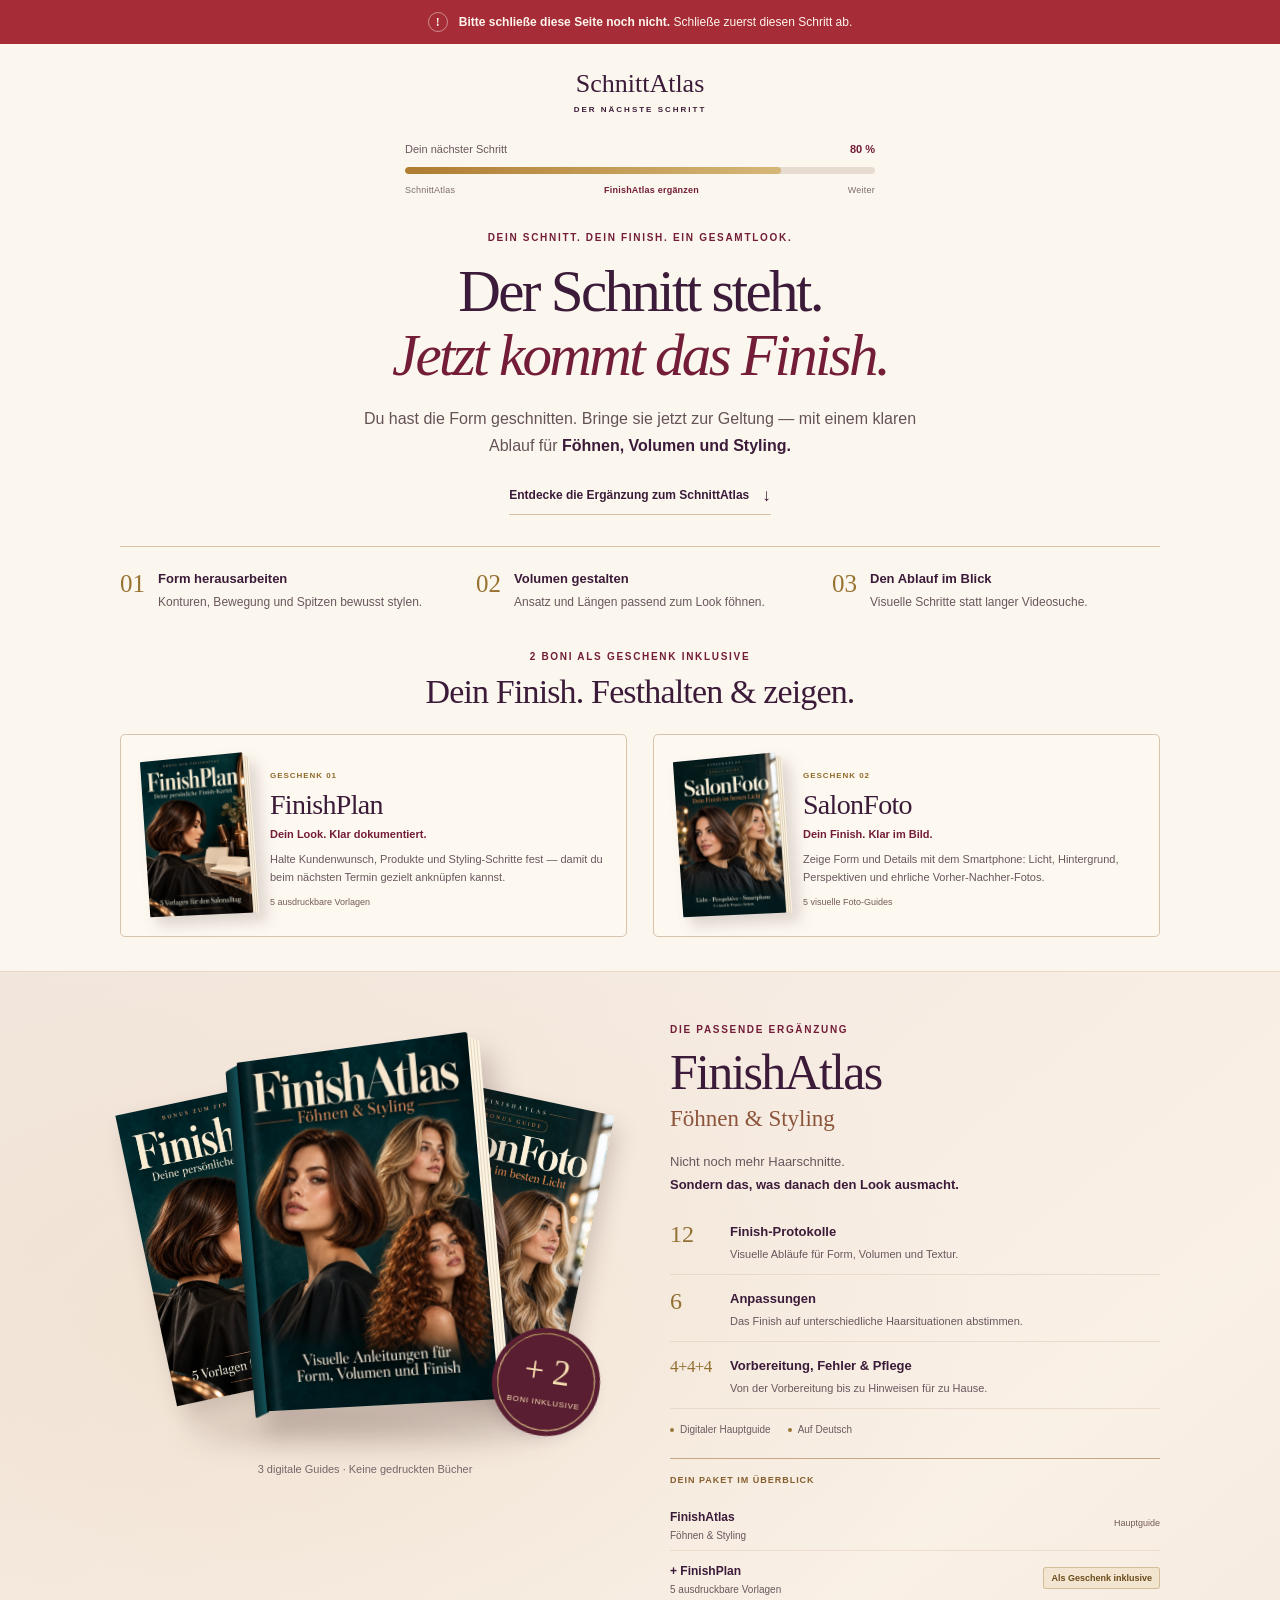
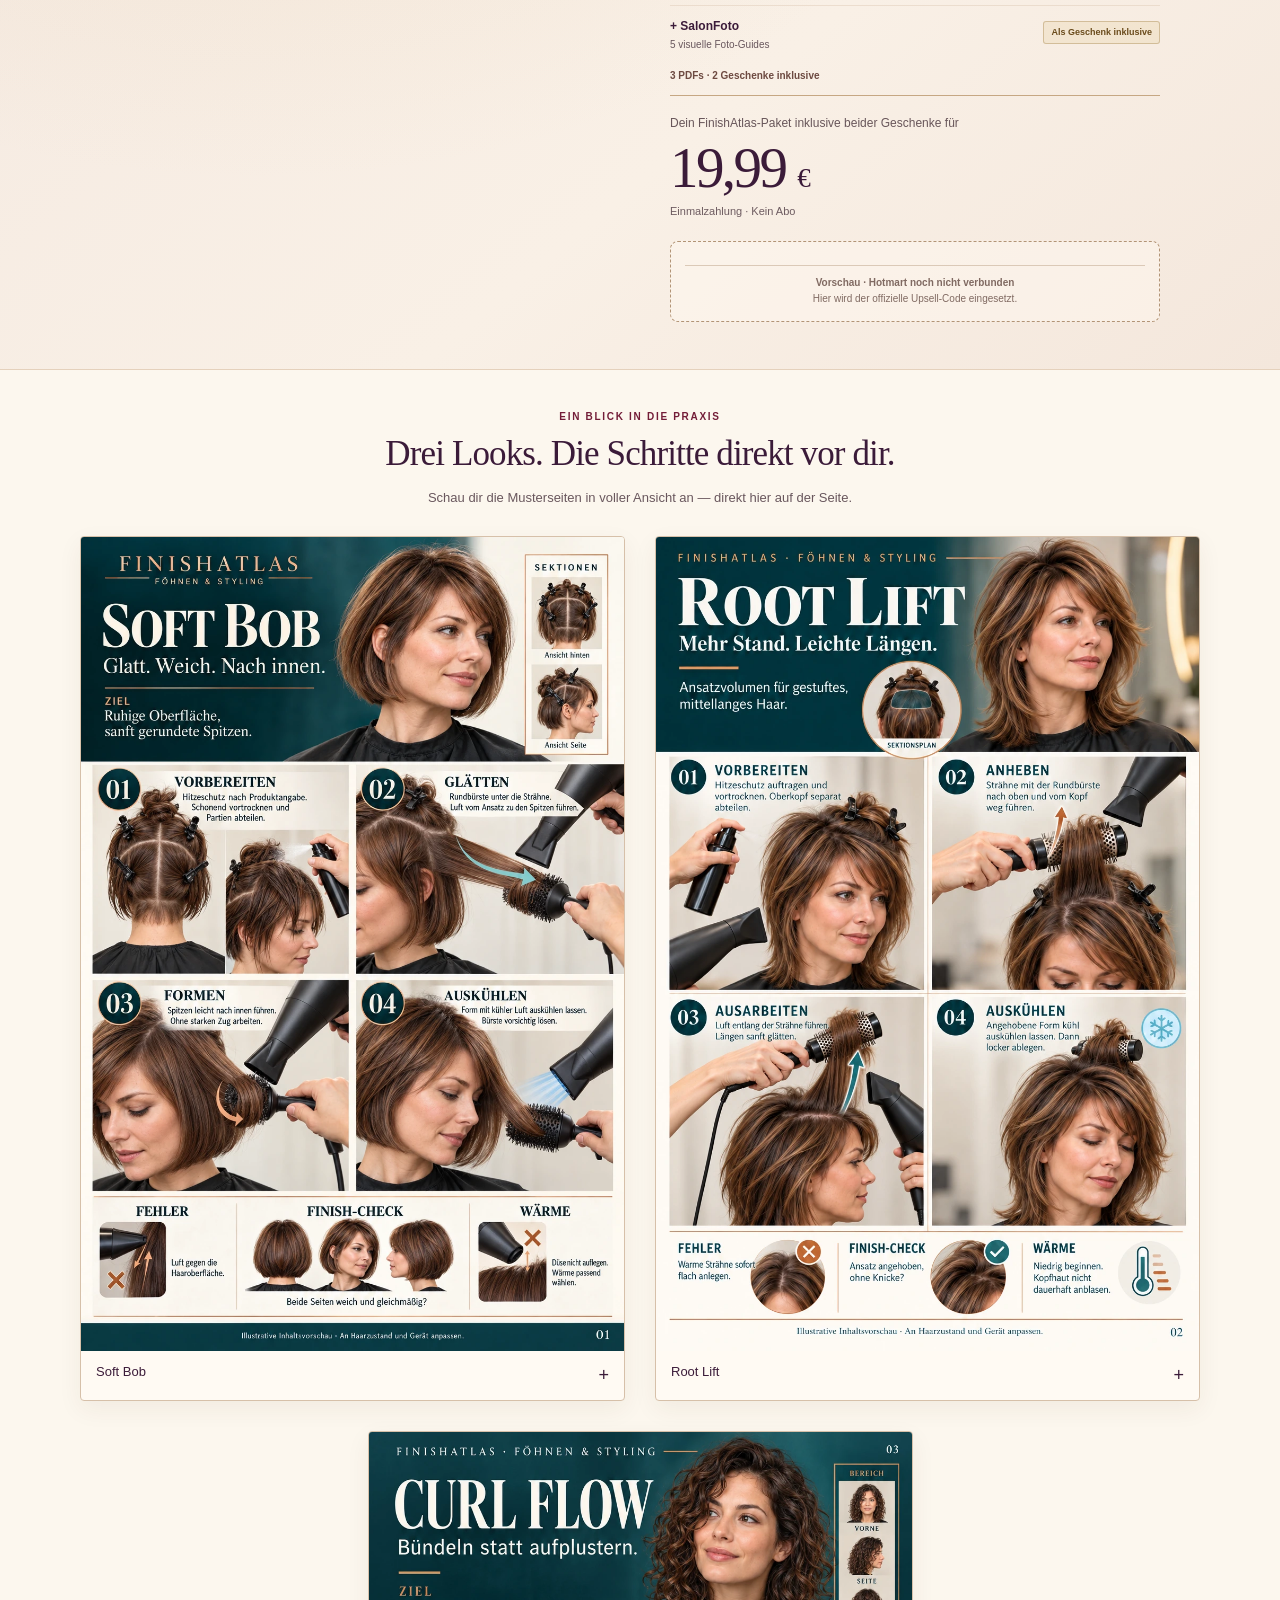
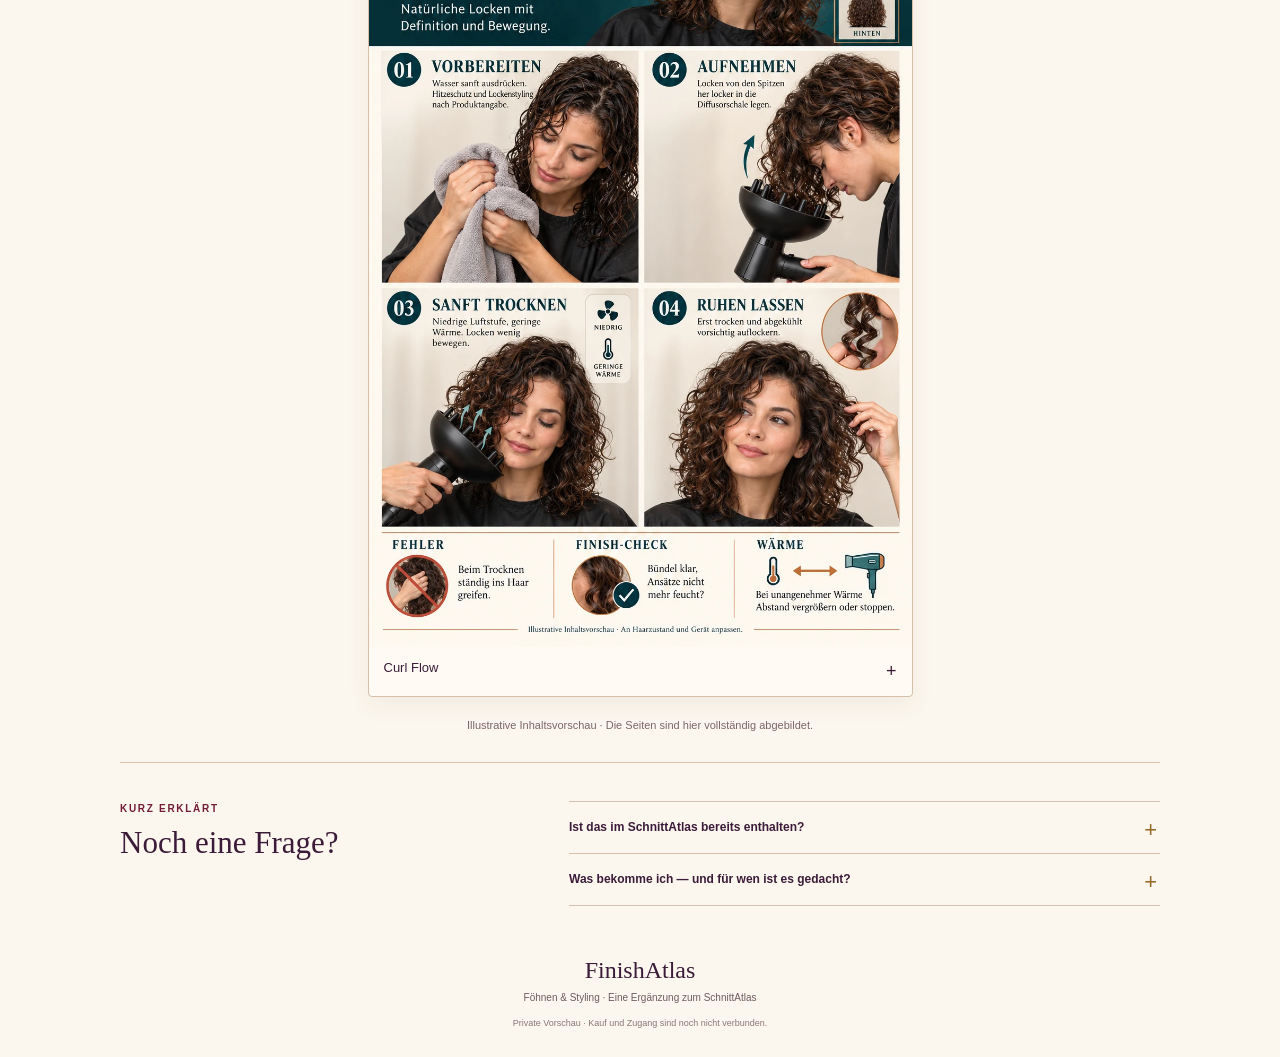
==== inicio/index.html @ c2ace010 "Add files via upload" ====
<!doctype html>
<html lang="de">
<head>
  <meta charset="utf-8">
  <meta name="viewport" content="width=device-width,initial-scale=1">
  <meta name="theme-color" content="#54172b">
  <meta name="robots" content="noindex,nofollow">
  <meta name="description" content="Der Schnitt steht. Jetzt kommt das Finish: FinishAtlas ergänzt deinen SchnittAtlas mit visuellen Anleitungen für Föhnen, Form und Volumen.">
  <title>FinishAtlas — Jetzt kommt das Finish</title>
  <link rel="icon" href="assets/favicon.svg" type="image/svg+xml">
  <link rel="stylesheet" href="assets/styles.css">
  <script src="assets/app.js" defer></script>
</head>
<body>
<a class="skip" href="#inhalt">Zum Inhalt</a>
<div class="attention"><span aria-hidden="true">!</span><p><strong>Bitte schließe diese Seite noch nicht.</strong> Schließe zuerst diesen Schritt ab.</p></div>
<main id="inhalt">
  <header class="hero wrap">
    <div class="brand">SchnittAtlas <span>DER NÄCHSTE SCHRITT</span></div>
    <div class="funnel" aria-label="Dein Schritt im Angebotsablauf">
      <div class="funnel-label"><span>Dein nächster Schritt</span><strong>80 %</strong></div>
      <!-- Fester Angebotsfortschritt, kein Netzwerk- oder Zugangs-Ladestatus. -->
      <div class="progress" role="progressbar" aria-label="Fortschritt im Angebotsablauf" aria-valuemin="0" aria-valuemax="100" aria-valuenow="80" aria-valuetext="Zusatzangebot auswählen. Kein technischer Ladestatus."><span></span></div>
      <div class="steps"><span>SchnittAtlas</span><strong>FinishAtlas ergänzen</strong><span>Weiter</span></div>
    </div>
    <p class="eyebrow">DEIN SCHNITT. DEIN FINISH. EIN GESAMTLOOK.</p>
    <h1>Der Schnitt steht.<br><em>Jetzt kommt das Finish.</em></h1>
    <p class="hero-copy">Du hast die Form geschnitten. Bringe sie jetzt zur Geltung — mit einem klaren Ablauf für <strong>Föhnen, Volumen und Styling.</strong></p>
    <a class="text-link" href="#angebot">Entdecke die Ergänzung zum SchnittAtlas <span aria-hidden="true">↓</span></a>
  </header>

  <section class="benefits wrap" aria-label="Was FinishAtlas ergänzt">
    <div><span class="benefit-nr">01</span><p><strong>Form herausarbeiten</strong><span>Konturen, Bewegung und Spitzen bewusst stylen.</span></p></div>
    <div><span class="benefit-nr">02</span><p><strong>Volumen gestalten</strong><span>Ansatz und Längen passend zum Look föhnen.</span></p></div>
    <div><span class="benefit-nr">03</span><p><strong>Den Ablauf im Blick</strong><span>Visuelle Schritte statt langer Videosuche.</span></p></div>
  </section>

  <section class="bonus-section wrap" aria-labelledby="bonus-title">
    <div class="bonus-heading"><p class="eyebrow">2 BONI ALS GESCHENK INKLUSIVE</p><h2 id="bonus-title">Dein Finish. Festhalten & zeigen.</h2></div>
    <div class="bonus-grid">
      <article class="bonus-card">
        <div class="bonus-book"><img src="assets/finishplan-cover.webp" alt="FinishPlan – Vorlagen für deinen Salonalltag" width="1024" height="1536" loading="lazy"></div>
        <div class="bonus-copy"><span class="bonus-label">GESCHENK 01</span><h3>FinishPlan</h3><p class="bonus-subtitle">Dein Look. Klar dokumentiert.</p><p>Halte Kundenwunsch, Produkte und Styling-Schritte fest — damit du beim nächsten Termin gezielt anknüpfen kannst.</p><span class="bonus-meta">5 ausdruckbare Vorlagen</span></div>
      </article>
      <article class="bonus-card">
        <div class="bonus-book"><img src="assets/salonfoto-cover.webp" alt="SalonFoto – Deinen Finish-Look mit dem Smartphone fotografieren" width="1024" height="1536" loading="lazy"></div>
        <div class="bonus-copy"><span class="bonus-label">GESCHENK 02</span><h3>SalonFoto</h3><p class="bonus-subtitle">Dein Finish. Klar im Bild.</p><p>Zeige Form und Details mit dem Smartphone: Licht, Hintergrund, Perspektiven und ehrliche Vorher-Nachher-Fotos.</p><span class="bonus-meta">5 visuelle Foto-Guides</span></div>
      </article>
    </div>
  </section>

  <section class="offer-section" id="angebot" aria-labelledby="offer-title">
    <div class="offer wrap">
      <div class="offer-visual">
        <div class="mockup with-bonuses" role="img" aria-label="Das digitale Paket: FinishAtlas mit den beiden Geschenk-Guides FinishPlan und SalonFoto als Buchvisualisierung. Keine gedruckten Bücher.">
          <div class="mockup-halo"></div>
          <img class="sheet sheet-left" src="assets/finishplan-cover.webp" alt="" width="1024" height="1536">
          <img class="sheet sheet-right" src="assets/salonfoto-cover.webp" alt="" width="1024" height="1536">
          <div class="book"><div class="book-pages"></div><div class="book-spine"></div><img src="assets/finishatlas-cover-no-count.webp" alt="" width="1024" height="1536" fetchpriority="high"></div>
          <div class="seal"><b>+ 2</b><span>BONI INKLUSIVE</span></div>
        </div>
        <p class="visual-caption">3 digitale Guides · Keine gedruckten Bücher</p>

      </div>
      <div class="offer-copy">
        <p class="eyebrow">DIE PASSENDE ERGÄNZUNG</p>
        <h2 id="offer-title">FinishAtlas</h2>
        <p class="subtitle">Föhnen & Styling</p>
        <p class="offer-intro">Nicht noch mehr Haarschnitte.<br><strong>Sondern das, was danach den Look ausmacht.</strong></p>
        <ul class="contents">
          <li><span>12</span><div><strong>Finish-Protokolle</strong><p>Visuelle Abläufe für Form, Volumen und Textur.</p></div></li>
          <li><span>6</span><div><strong>Anpassungen</strong><p>Das Finish auf unterschiedliche Haarsituationen abstimmen.</p></div></li>
          <li><span>4+4+4</span><div><strong>Vorbereitung, Fehler & Pflege</strong><p>Von der Vorbereitung bis zu Hinweisen für zu Hause.</p></div></li>
        </ul>
        <p class="format-line"><span>Digitaler Hauptguide</span><span>Auf Deutsch</span></p>
        <div class="offer-stack" aria-label="Dein vollständiges FinishAtlas-Paket">
          <p class="stack-heading">DEIN PAKET IM ÜBERBLICK</p>
          <ul>
            <li><span><strong>FinishAtlas</strong><small>Föhnen & Styling</small></span><span class="stack-main">Hauptguide</span></li>
            <li><span><strong>+ FinishPlan</strong><small>5 ausdruckbare Vorlagen</small></span><span class="gift-tag">Als Geschenk inklusive</span></li>
            <li><span><strong>+ SalonFoto</strong><small>5 visuelle Foto-Guides</small></span><span class="gift-tag">Als Geschenk inklusive</span></li>
          </ul>
          <p class="stack-total">3 PDFs · 2 Geschenke inklusive</p>
        </div>
        <div class="price-block">
          <p class="price-caption">Dein FinishAtlas-Paket inklusive beider Geschenke für</p>
          <!-- PRECIO EDITABLE / PREIS ANPASSEN: confirmar precio final e impuestos en Hotmart. -->
          <p class="price" data-price>19,99 <span>€</span></p>
          <p class="payment-note">Einmalzahlung · Kein Abo</p>
        </div>
        <div id="hotmart-slot" class="hotmart-slot" aria-label="Vorbereiteter Hotmart-Bereich">
          <!-- =============================================================
          HOTMART — PEGAR AQUÍ EL CÓDIGO OFICIAL DEL UPSELL
          1. Sustituye TODO el contenido de este div por el widget/snippet
             oficial del embudo de Hotmart (botón aceptar + rechazar).
          2. Configura producto, oferta, precio y destino de rechazo en Hotmart.
             No reutilices el checkout del producto principal.
          3. Elimina la clase "hotmart-slot" o adapta sus estilos al widget.
          4. Comprueba aceptación, rechazo y acceso con el modo de prueba oficial.
          Este espacio no incluye botones manuales: el código oficial
          de Hotmart ya proporciona los botones de aceptar y rechazar.
          ============================================================= -->
          <p class="integration-note"><strong>Vorschau · Hotmart noch nicht verbunden</strong><br>Hier wird der offizielle Upsell-Code eingesetzt.</p>
          <!-- FIN DEL ESPACIO HOTMART / ENDE HOTMART-BEREICH -->
        </div>
      </div>
    </div>
  </section>

  <section class="samples-section wrap" aria-labelledby="samples-title">
    <div class="samples-heading"><p class="eyebrow">EIN BLICK IN DIE PRAXIS</p><h2 id="samples-title">Drei Looks. Die Schritte direkt vor dir.</h2><p>Schau dir die Musterseiten in voller Ansicht an — direkt hier auf der Seite.</p></div>
        <div class="preview-row preview-row-large" aria-label="Drei illustrative Musterseiten">
          <button class="preview" data-image="assets/soft-bob.webp" data-title="Soft Bob" aria-label="Musterseite Soft Bob optional vergrößern"><img src="assets/soft-bob.webp" width="1024" height="1536" loading="lazy" alt="Musterseite Soft Bob"><span>Soft Bob <b aria-hidden="true">+</b></span></button>
          <button class="preview" data-image="assets/root-lift.webp" data-title="Root Lift" aria-label="Musterseite Root Lift optional vergrößern"><img src="assets/root-lift.webp" width="1024" height="1536" loading="lazy" alt="Musterseite Root Lift"><span>Root Lift <b aria-hidden="true">+</b></span></button>
          <button class="preview" data-image="assets/curl-flow.webp" data-title="Curl Flow" aria-label="Musterseite Curl Flow optional vergrößern"><img src="assets/curl-flow.webp" width="1024" height="1536" loading="lazy" alt="Musterseite Curl Flow"><span>Curl Flow <b aria-hidden="true">+</b></span></button>
        </div>
        <p class="preview-note">Illustrative Inhaltsvorschau · Die Seiten sind hier vollständig abgebildet.</p>
  </section>

  <section class="faq wrap" aria-labelledby="faq-title">
    <div class="faq-heading"><p class="eyebrow">KURZ ERKLÄRT</p><h2 id="faq-title">Noch eine Frage?</h2></div>
    <div class="faq-items">
      <details><summary>Ist das im SchnittAtlas bereits enthalten?</summary><p>FinishAtlas ist eine separate Ergänzung. SchnittAtlas konzentriert sich auf den Schnitt; hier geht es um Föhnen, Formgebung und das abschließende Styling.</p></details>
      <details><summary>Was bekomme ich — und für wen ist es gedacht?</summary><p>Drei deutsche PDFs: FinishAtlas für Föhnen & Styling, FinishPlan mit ausdruckbaren Vorlagen und SalonFoto mit visuellen Foto-Guides. Beide Boni sind als Geschenk inklusive. Für Friseurinnen und Friseure sowie Auszubildende unter Anleitung. Die visuellen Referenzen ersetzen keine praktische Schulung; passe die Anwendung an Haarzustand und Gerät an.</p></details>
    </div>
  </section>
</main>
<footer class="footer wrap"><span class="footer-brand">FinishAtlas</span><p>Föhnen & Styling · Eine Ergänzung zum SchnittAtlas</p><small>Private Vorschau · Kauf und Zugang sind noch nicht verbunden.</small>
<!-- ANTES DE PUBLICAR: añadir datos legales y enlaces reales de Impressum, Datenschutz y condiciones del vendedor. No inventar datos ni garantías. -->
</footer>
<dialog class="lightbox" aria-labelledby="preview-title"><div class="lightbox-top"><h2 id="preview-title">Musterseite</h2><button class="close-preview" type="button" aria-label="Vorschau schließen">Schließen <span aria-hidden="true">×</span></button></div><img class="lightbox-image" src="assets/soft-bob.webp" alt=""><p>Illustrative Inhaltsvorschau · An Haarzustand und Gerät anpassen.</p></dialog>
</body>
</html>
---- inicio/assets/styles.css ----
:root{--ink:#3b1b39;--burgundy:#731d38;--muted:#69575d;--cream:#fcf7ee;--gold:#bc8b36;--line:#d9c4ab;--teal:#073b3d;--red:#a62c37}*{box-sizing:border-box}html{scroll-behavior:smooth;scroll-padding-top:20px}body{margin:0;color:var(--ink);background:var(--cream);font-family:Arial,Helvetica,sans-serif;font-size:15px;line-height:1.6;-webkit-font-smoothing:antialiased}button,a,summary{-webkit-tap-highlight-color:transparent}button{font:inherit}button:focus-visible,a:focus-visible,summary:focus-visible{outline:3px solid #9c6a16;outline-offset:5px}a{color:inherit}img{display:block;max-width:100%;height:auto}p,h1,h2,h3,figure{margin:0}h1,h2,.brand,.price,.footer-brand{font-family:Georgia,'Times New Roman',serif}.wrap{width:min(100% - 48px,1040px);margin:auto}.skip{position:fixed;left:12px;top:-100px;background:white;padding:12px;z-index:50}.skip:focus{top:12px}.attention{background:var(--red);color:#fff5ec;display:flex;align-items:center;justify-content:center;gap:11px;padding:12px 24px;font-size:12px;line-height:1.5;text-align:center}.attention>span{display:flex;align-items:center;justify-content:center;border:1px solid #ffffff70;border-radius:50%;width:20px;height:20px;font-family:Georgia,serif;flex-shrink:0;font-weight:bold}.attention strong{font-weight:700}.hero{padding-top:26px;padding-bottom:31px;text-align:center}.brand{font-size:26px;line-height:1.1;margin-bottom:27px}.brand span{display:block;font-family:Arial,sans-serif;font-size:8px;font-weight:700;letter-spacing:.25em;margin-top:7px}.funnel{max-width:470px;margin:0 auto 33px}.funnel-label{display:flex;justify-content:space-between;font-size:11px;margin-bottom:8px;color:var(--muted)}.funnel-label strong{color:var(--burgundy)}.progress{height:7px;background:#e8dcd0;border-radius:20px;overflow:hidden}.progress>span{display:block;width:80%;height:100%;border-radius:20px;background:linear-gradient(90deg,#af7c30,#d5b777)}.steps{display:flex;justify-content:space-between;gap:8px;font-size:9px;letter-spacing:.025em;color:#7d6d70;margin-top:9px}.steps strong{font-weight:700;color:var(--burgundy)}.eyebrow{font-size:10px;font-weight:700;letter-spacing:.17em;color:var(--burgundy);line-height:1.5}.hero h1{font-size:clamp(38px,4.8vw,59px);font-weight:400;line-height:1.07;letter-spacing:-.045em;margin:15px auto 18px}.hero h1 em{font-weight:400;color:var(--burgundy)}.hero-copy{max-width:590px;margin:auto;color:#655257;font-size:16px;line-height:1.7}.hero-copy strong{color:var(--ink);font-weight:600}.text-link{display:inline-flex;align-items:center;gap:13px;font-size:12px;font-weight:700;text-decoration:none;margin-top:18px;padding:5px 0;border-bottom:1px solid #b78d5980}.text-link span{font-size:17px}.benefits{display:grid;grid-template-columns:repeat(3,1fr);gap:28px;padding:22px 0 34px;border-top:1px solid var(--line)}.benefits>div{display:flex;gap:13px;align-items:flex-start}.benefit-nr{font-family:Georgia,serif;color:#987332;font-size:25px;line-height:1.2}.benefits p strong{display:block;font-size:13px;margin-bottom:3px}.benefits p>span{display:block;color:var(--muted);font-size:12px;line-height:1.65}.offer-section{background:radial-gradient(ellipse at 20% 35%,#e1c79c38,transparent 50%),linear-gradient(140deg,#f3e7df,#f9f0e6 65%,#f4e7dc);border-top:1px solid #ead7c5;border-bottom:1px solid #e5d1bc;padding:47px 0}.offer{display:grid;grid-template-columns:1fr 1fr;gap:60px;align-items:start}.offer-visual{padding-top:12px;min-width:0}.mockup{position:relative;height:410px;max-width:460px;margin:0 auto;isolation:isolate;perspective:1100px}.mockup-halo{position:absolute;width:90%;height:75%;background:#caa97825;border-radius:50%;inset:45px 5%;z-index:-1}.mockup:after{content:"";position:absolute;bottom:15px;left:12%;width:77%;height:26px;z-index:-1;border-radius:50%;background:#4c2c2940;filter:blur(14px)}.sheet{position:absolute;width:45%;top:52px;border:4px solid #fffbf4;box-shadow:0 13px 22px #452b2736}.sheet-left{left:2%;transform:rotate(-13deg);z-index:1}.sheet-right{right:1%;transform:rotate(12deg);z-index:1}.book{position:absolute;left:22%;top:0;width:55%;transform:rotate(-5deg) rotateY(-14deg);transform-style:preserve-3d;z-index:3;filter:drop-shadow(12px 20px 12px #40232235)}.book>img{width:100%;border-radius:2px 3px 3px 2px;position:relative;z-index:3;box-shadow:inset 2px 0 5px #0008}.book:after{content:"";position:absolute;inset:0;background:linear-gradient(90deg,#0009,transparent 3%,#ffffff16 5%,transparent 8%);z-index:4;pointer-events:none}.book-spine{position:absolute;left:-13px;top:2px;width:15px;height:calc(100% - 1px);background:linear-gradient(90deg,#09272b,#125057 80%,#062d30);transform:skewY(-21deg);transform-origin:right;z-index:2;border-radius:2px 0 0 2px}.book-pages{position:absolute;right:-11px;top:5px;width:18px;height:calc(100% - 3px);background:repeating-linear-gradient(90deg,#e4d6bf 0 1px,#fcf4e3 1px 3px);transform:skewY(30deg);z-index:1}.seal{position:absolute;right:1%;bottom:23px;z-index:5;border-radius:50%;width:98px;height:98px;display:flex;align-items:center;justify-content:center;flex-direction:column;background:#591e31;color:#f6dfb2;box-shadow:0 7px 15px #41253128;border:1px solid #c5a063;outline:5px solid #591e31;transform:rotate(8deg)}.seal b{font:35px Georgia,serif;line-height:1.05}.seal span{font-size:8px;letter-spacing:.09em;margin-top:7px}.visual-caption{text-align:center;color:#79666a;font-size:11px;margin-top:4px}.preview-row{display:grid;grid-template-columns:repeat(3,1fr);gap:13px;margin-top:24px}.preview{background:transparent;border:0;padding:0;cursor:zoom-in;text-align:left;color:var(--ink)}.preview img{width:100%;aspect-ratio:2/1.25;object-fit:cover;object-position:top;border:1px solid #d2bca5;border-radius:2px;transition:transform .2s}.preview:hover img{transform:translateY(-3px)}.preview>span{display:flex;justify-content:space-between;font-size:10px;margin-top:7px}.preview b{font-size:12px;font-weight:400}.preview-note{text-align:center;font-size:10px;color:#7c6669;margin-top:12px}.offer-copy h2{font-size:50px;font-weight:400;letter-spacing:-.035em;line-height:1.1;margin-top:8px}.subtitle{font-family:Georgia,serif;color:#8c553b;font-size:23px;line-height:1.3;margin-top:4px}.offer-intro{font-size:13px;line-height:1.75;color:var(--muted);margin:17px 0 22px}.offer-intro strong{font-weight:600;color:var(--ink)}.contents{list-style:none;padding:0;margin:0}.contents li{display:flex;gap:14px;align-items:flex-start;padding:11px 0;border-bottom:1px solid #d8c2ac75}.contents li:first-child{padding-top:0}.contents li>span{min-width:46px;line-height:1.3;font-family:Georgia,serif;font-size:24px;color:#927032}.contents li:last-child>span{font-size:17px;padding-top:3px;letter-spacing:-.035em}.contents strong{font-size:13px}.contents p{font-size:11px;line-height:1.65;color:var(--muted);margin-top:2px}.format-line{display:flex;gap:17px;flex-wrap:wrap;font-size:10px;color:#6d5b60;margin-top:13px}.format-line span{position:relative;padding-left:10px}.format-line span:before{content:"";position:absolute;left:0;top:6px;width:4px;height:4px;border-radius:50%;background:#9a7639}.price-block{margin-top:22px}.price-caption{font-size:12px;color:#68565a}.price{font-size:57px;line-height:1.15;letter-spacing:-.045em;margin-top:2px}.price>span{font-size:27px;font-weight:400}.payment-note{font-size:11px;color:#6d5b60;margin-top:3px}.hotmart-slot{margin-top:20px;padding:14px;border:1px dashed #b29476;border-radius:8px;background:#fff9f178}.buy-button{width:100%;display:flex;justify-content:center;align-items:center;gap:12px;min-height:52px;background:linear-gradient(#e4c17d,#c99a43);color:#3f270d;border:1px solid #b88a3d;border-radius:7px;font-size:13px;font-weight:700;letter-spacing:.015em;box-shadow:0 5px 15px #a9803524;padding:14px}.buy-button:disabled,.decline:disabled{cursor:not-allowed;opacity:1}.buy-button span{font-size:19px;line-height:1}.decline{display:block;border:0;background:none;color:#6b555b;text-decoration:underline;font-size:10px;padding:13px 8px 5px;margin:0 auto;min-height:38px}.integration-note{text-align:center;color:#806a62;font-size:10px;line-height:1.6;margin-top:9px;border-top:1px solid #dbc9b7;padding-top:9px}.integration-note strong{font-weight:600}.faq{display:grid;grid-template-columns:1fr 1.5fr;gap:55px;padding:38px 0 28px}.faq h2{font-size:31px;line-height:1.2;font-weight:400;margin-top:8px}.faq-items details{border-bottom:1px solid #d7c1ac}.faq-items details:first-child{border-top:1px solid #d7c1ac}summary{padding:16px 30px 16px 0;font-size:12px;font-weight:700;cursor:pointer;list-style:none;position:relative}summary::-webkit-details-marker{display:none}summary:after{content:"+";position:absolute;right:3px;top:10px;color:#986a29;font-size:22px;font-weight:400}details[open] summary:after{content:"−"}.faq-items details>p{font-size:12px;line-height:1.75;color:var(--muted);padding-bottom:18px}.footer{text-align:center;padding:22px 0 27px}.footer-brand{font-size:24px;line-height:1.2}.footer p{font-size:10px;color:#6e5b60;margin-top:5px}.footer small{display:block;color:#8c7678;font-size:9px;margin-top:10px}.lightbox{width:min(900px,calc(100% - 28px));max-height:93vh;margin:auto;border:0;border-radius:8px;background:var(--cream);padding:20px;color:var(--ink)}.lightbox::backdrop{background:#22151bde}.lightbox-top{display:flex;justify-content:space-between;gap:14px;align-items:center;margin-bottom:17px}.lightbox-top h2{font-size:26px;font-weight:400}.close-preview{border:1px solid #b69c86;border-radius:30px;background:transparent;padding:8px 12px;font-size:12px;cursor:pointer;color:var(--ink);white-space:nowrap}.close-preview span{font-size:17px;margin-left:7px}.lightbox-image{width:100%;height:auto}.lightbox>p{font-size:11px;margin-top:15px;text-align:center}body:has(dialog[open]){overflow:hidden}
@media(min-width:1100px){.offer-copy{padding-top:3px}.mockup{margin-top:16px}}
@media(max-width:800px){.wrap{width:min(100% - 36px,640px)}.hero h1{font-size:48px}.benefits{gap:17px}.benefits>div{gap:8px}.benefit-nr{font-size:21px}.offer{gap:34px;grid-template-columns:1fr}.offer-section{padding:34px 0}.offer-visual{max-width:450px;width:100%;margin:auto;padding-top:0}.offer-copy{max-width:480px;width:100%;margin:auto}.mockup{height:405px}.offer-copy h2{font-size:46px}.offer-copy .eyebrow,.offer-copy h2,.subtitle,.offer-intro{text-align:center}.offer-intro{margin-bottom:23px}.price-block{text-align:center}.format-line{justify-content:center}.faq{gap:22px;grid-template-columns:1fr;padding-top:32px}.faq-heading{text-align:center}.faq h2{font-size:30px}}
@media(max-width:480px){.attention{padding:10px 16px;gap:8px;font-size:10px}.attention p{max-width:310px}.attention strong{display:block}.attention>span{width:18px;height:18px}.hero{padding-top:22px;padding-bottom:25px}.brand{font-size:23px;margin-bottom:23px}.funnel{margin-bottom:27px}.hero .eyebrow{font-size:8px;letter-spacing:.13em}.hero h1{font-size:39px;margin-top:13px;margin-bottom:15px}.hero-copy{font-size:13px;line-height:1.75;max-width:340px}.text-link{font-size:10px;gap:9px;margin-top:13px}.benefits{grid-template-columns:1fr;gap:14px;padding:22px 0 25px}.benefits>div{gap:13px}.benefit-nr{min-width:29px;font-size:23px}.benefits p strong{font-size:12px;margin-bottom:0}.benefits p>span{font-size:11px}.offer-section{padding-top:27px}.offer{gap:27px}.mockup{height:332px;max-width:360px}.sheet{top:43px}.seal{width:79px;height:79px;right:2%;bottom:20px;outline-width:4px}.seal b{font-size:29px}.seal span{font-size:6px;margin-top:5px}.visual-caption{font-size:10px}.preview-row{margin-top:19px;gap:10px}.preview>span{font-size:9px}.preview-note{font-size:9px;margin-top:9px}.offer-copy h2{font-size:45px}.offer-copy .eyebrow{font-size:9px}.subtitle{font-size:21px}.offer-intro{font-size:12px;margin-top:15px}.contents li{gap:11px}.contents li>span{min-width:44px}.contents p{font-size:11px}.price-block{margin-top:20px}.price{font-size:55px}.hotmart-slot{margin-top:17px;padding:12px}.buy-button{font-size:12px}.faq{padding-top:30px}.faq h2{font-size:29px}.lightbox{padding:13px}.lightbox-top h2{font-size:22px}.close-preview{font-size:11px}.steps{font-size:8px}}
@media(max-width:360px){.wrap{width:calc(100% - 30px)}.hero h1{font-size:34px}.mockup{height:290px}.seal{bottom:10px}.preview-row{gap:8px}.buy-button{font-size:11px}.offer-copy h2{font-size:41px}}
@media(prefers-reduced-motion:reduce){html{scroll-behavior:auto}*{transition:none!important}}
/* Complementary gifts — compact section and offer stacking. */
.bonus-section{padding:2px 0 34px}.bonus-heading{text-align:center;margin-bottom:22px}.bonus-heading h2{font-size:34px;line-height:1.18;font-weight:400;letter-spacing:-.025em;margin-top:8px}.bonus-grid{display:grid;grid-template-columns:1fr 1fr;gap:26px}.bonus-card{display:flex;gap:22px;align-items:center;border:1px solid #d8c3ac;background:#fffaf380;padding:22px;border-radius:5px;min-width:0}.bonus-book{width:105px;min-width:105px;position:relative;transform:perspective(650px) rotateY(-12deg) rotate(-4deg);filter:drop-shadow(7px 9px 7px #442c292b)}.bonus-book:after{content:"";position:absolute;right:-6px;top:4px;width:6px;height:calc(100% - 4px);background:repeating-linear-gradient(90deg,#ded0b9 0 1px,#fcf4e3 1px 2px);transform:skewY(24deg);z-index:-1}.bonus-book img{border-radius:1px;width:100%;height:auto}.bonus-copy{min-width:0}.bonus-label{font-size:8px;letter-spacing:.12em;font-weight:700;color:#906b29}.bonus-copy h3{font:28px/1.15 Georgia,serif;letter-spacing:-.025em;margin:4px 0}.bonus-copy .bonus-subtitle{font-size:11px;font-weight:700;color:var(--burgundy);margin-bottom:7px}.bonus-copy>p:not(.bonus-subtitle){font-size:11px;line-height:1.65;color:var(--muted)}.bonus-meta{display:block;margin-top:9px;font-size:9px;color:#745b54}.mockup.with-bonuses .sheet{width:43%;top:45px;border-width:0;box-shadow:6px 13px 22px #452b2736}.mockup.with-bonuses .sheet-left{left:2%;transform:rotate(-12deg)}.mockup.with-bonuses .sheet-right{right:2%;transform:rotate(12deg)}.mockup.with-bonuses .book{left:24%;width:52%}.mockup.with-bonuses .seal{right:0;bottom:26px}.offer-stack{margin-top:20px;border-top:1px solid #c6a783;border-bottom:1px solid #c6a783;padding:14px 0 11px}.stack-heading{font-size:9px;font-weight:700;letter-spacing:.11em;color:#865f2f;margin-bottom:9px}.offer-stack ul{list-style:none;padding:0;margin:0}.offer-stack li{display:flex;justify-content:space-between;gap:13px;align-items:center;padding:7px 0;border-bottom:1px solid #d6c0ab66}.offer-stack li:last-child{border-bottom:0}.offer-stack li>span:first-child{min-width:0}.offer-stack strong{font-size:12px;font-weight:700}.offer-stack small{display:block;font-size:10px;line-height:1.45;color:var(--muted);margin-top:1px}.stack-main{color:#725b57;font-size:9px;white-space:nowrap}.gift-tag{font-size:9px;line-height:1.4;font-weight:700;white-space:nowrap;border:1px solid #b2966380;background:#e9d4ac55;color:#6a4b1b;padding:4px 7px;border-radius:3px}.stack-total{font-size:10px;font-weight:700;color:#6d4a41;margin-top:9px}.offer-stack+.price-block{margin-top:18px}.price-caption{line-height:1.55}
@media(max-width:800px){.bonus-section{padding-bottom:29px}.bonus-grid{gap:16px}.bonus-card{gap:15px;padding:16px;align-items:flex-start}.bonus-book{width:82px;min-width:82px}.bonus-copy h3{font-size:24px}.bonus-copy>p:not(.bonus-subtitle){font-size:10px}.bonus-copy .bonus-subtitle{font-size:10px}.bonus-meta{font-size:8px}.bonus-heading h2{font-size:30px}}
@media(max-width:600px){.bonus-grid{grid-template-columns:1fr;gap:15px}.bonus-card{align-items:center;padding:18px;gap:22px}.bonus-book{width:95px;min-width:95px}.bonus-copy h3{font-size:27px}.bonus-copy>p:not(.bonus-subtitle){font-size:11px}.bonus-copy .bonus-subtitle{font-size:11px}.bonus-meta{font-size:9px}.bonus-heading{margin-bottom:18px}.bonus-heading h2{font-size:29px}.bonus-heading .eyebrow{font-size:9px}}
@media(max-width:480px){.mockup.with-bonuses .sheet{top:39px}.mockup.with-bonuses .seal{bottom:25px}.bonus-card{gap:18px;padding:16px}.bonus-book{width:85px;min-width:85px}.bonus-copy h3{font-size:26px}.bonus-copy .bonus-subtitle{font-size:10px}.bonus-copy>p:not(.bonus-subtitle){font-size:10px}.bonus-meta{font-size:8px}.offer-stack{margin-top:18px}.offer-stack li{gap:10px}.gift-tag{font-size:9px;padding:4px 5px}.offer-stack strong{font-size:11px}.offer-stack small{font-size:9px}.price-caption{font-size:11px}}
@media(max-width:360px){.bonus-card{padding:14px;gap:15px}.bonus-book{width:72px;min-width:72px}.bonus-copy h3{font-size:24px}.bonus-heading h2{font-size:26px}.mockup.with-bonuses .seal{bottom:12px}.gift-tag{white-space:normal;text-align:center;max-width:82px}.stack-main{font-size:8px}}
/* Full inline sample sheets: readable without opening a modal. */
.samples-section{width:min(100% - 48px,1120px);padding:39px 0 27px}.samples-heading{text-align:center;margin-bottom:27px}.samples-heading h2{font-size:35px;line-height:1.2;font-weight:400;letter-spacing:-.025em;margin:9px 0 12px}.samples-heading>p:last-child{font-size:13px;color:var(--muted);max-width:620px;margin:auto;line-height:1.7}.preview-row-large{grid-template-columns:repeat(2,minmax(0,1fr));gap:30px;margin-top:0;align-items:start}.preview-row-large .preview{padding:0;background:#fffaf3;border:1px solid #d6c0a9;border-radius:4px;overflow:hidden;box-shadow:0 8px 24px #482f2710}.preview-row-large .preview img{aspect-ratio:2/3;object-fit:contain;width:100%;height:auto;border:0;border-radius:0}.preview-row-large .preview:hover img{transform:none}.preview-row-large .preview>span{font-size:13px;line-height:1.5;margin:0;padding:11px 15px}.preview-row-large .preview>span b{font-size:18px}.preview-row-large .preview:last-child{grid-column:1/-1;width:calc((100% - 30px)/2);justify-self:center}.samples-section>.preview-note{font-size:11px;margin-top:20px}.samples-section+.faq{border-top:1px solid var(--line)}
@media(max-width:800px){.samples-section{width:min(100% - 36px,640px);padding-top:32px}.samples-heading h2{font-size:31px}.preview-row-large{grid-template-columns:1fr;gap:24px;max-width:570px;margin:auto}.preview-row-large .preview:last-child{grid-column:auto;width:100%}.samples-heading>p:last-child{font-size:12px}.samples-section>.preview-note{font-size:10px}}
@media(max-width:480px){.samples-section{width:calc(100% - 24px);padding-top:29px}.samples-heading{padding:0 8px;margin-bottom:21px}.samples-heading .eyebrow{font-size:9px}.samples-heading h2{font-size:29px}.samples-heading>p:last-child{font-size:12px}.preview-row-large{gap:21px}.preview-row-large .preview>span{font-size:12px;padding:10px 12px}.samples-section>.preview-note{padding:0 8px;line-height:1.65}}
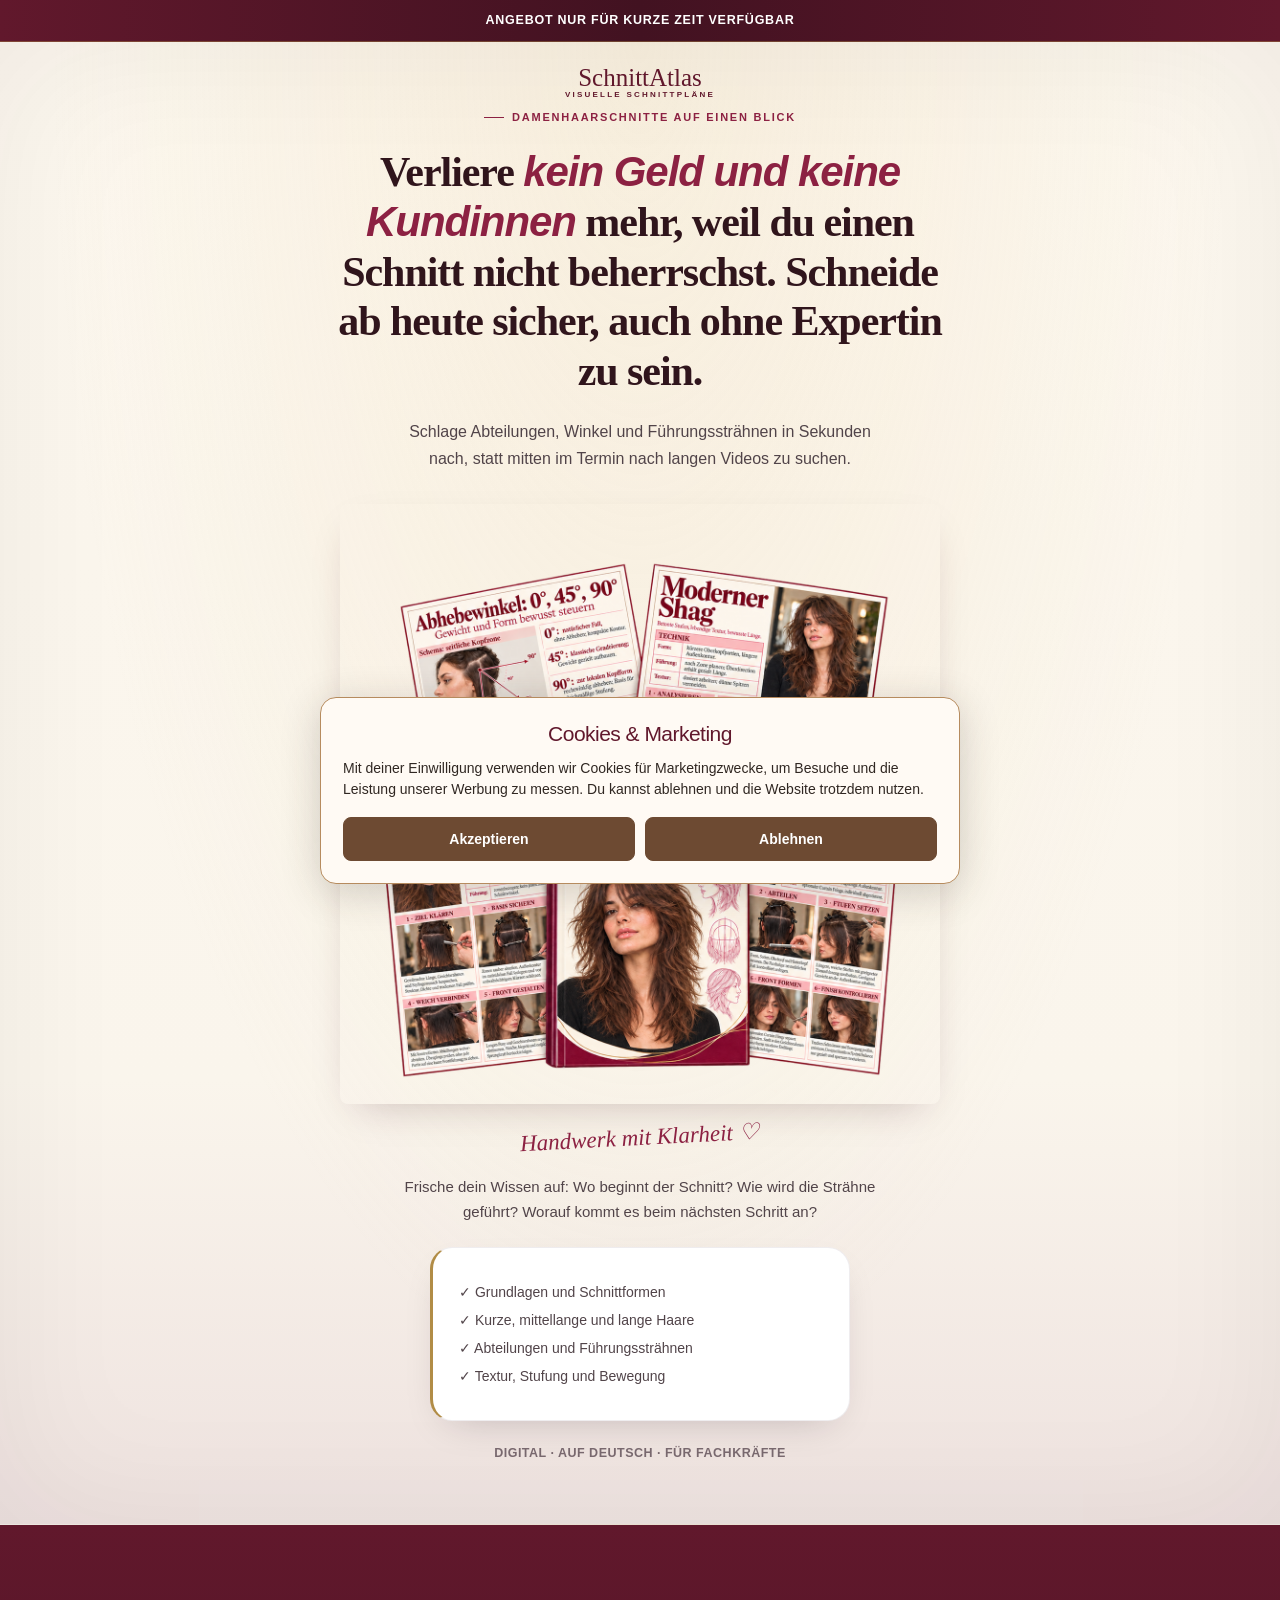
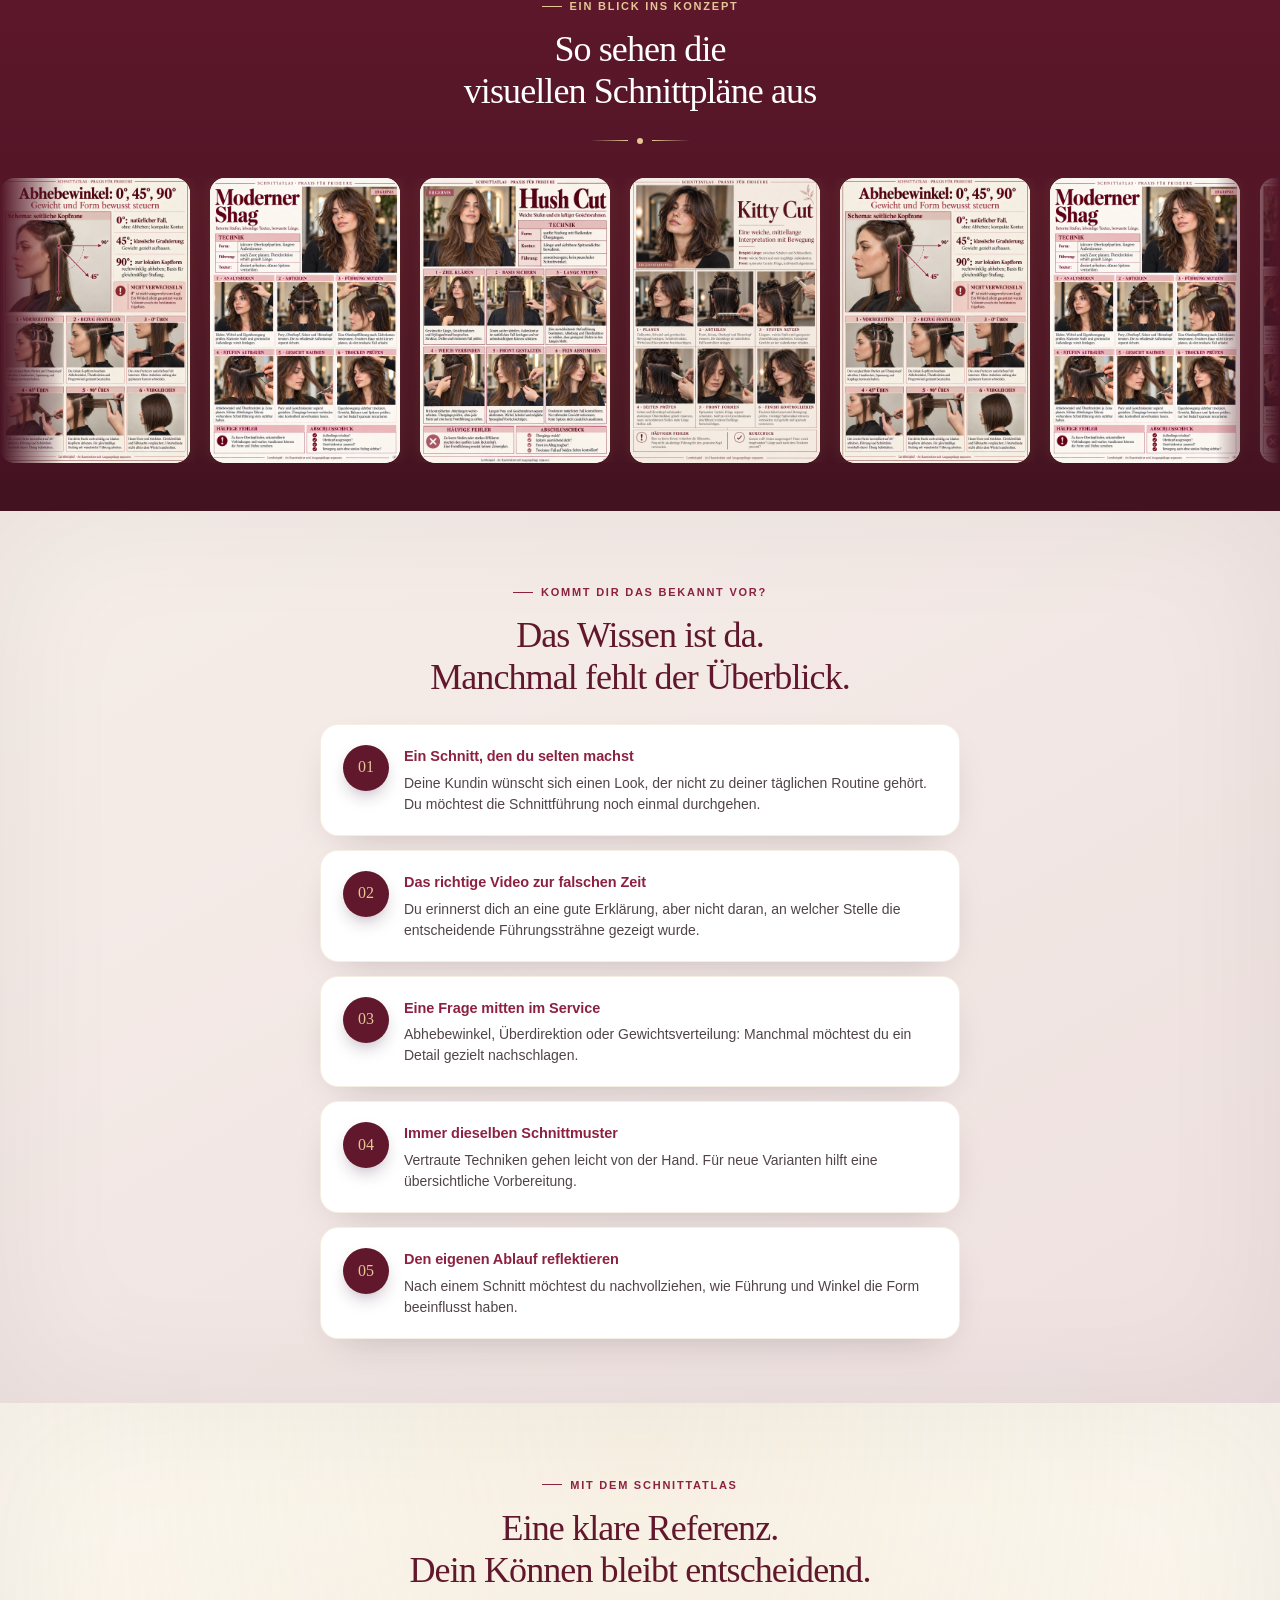
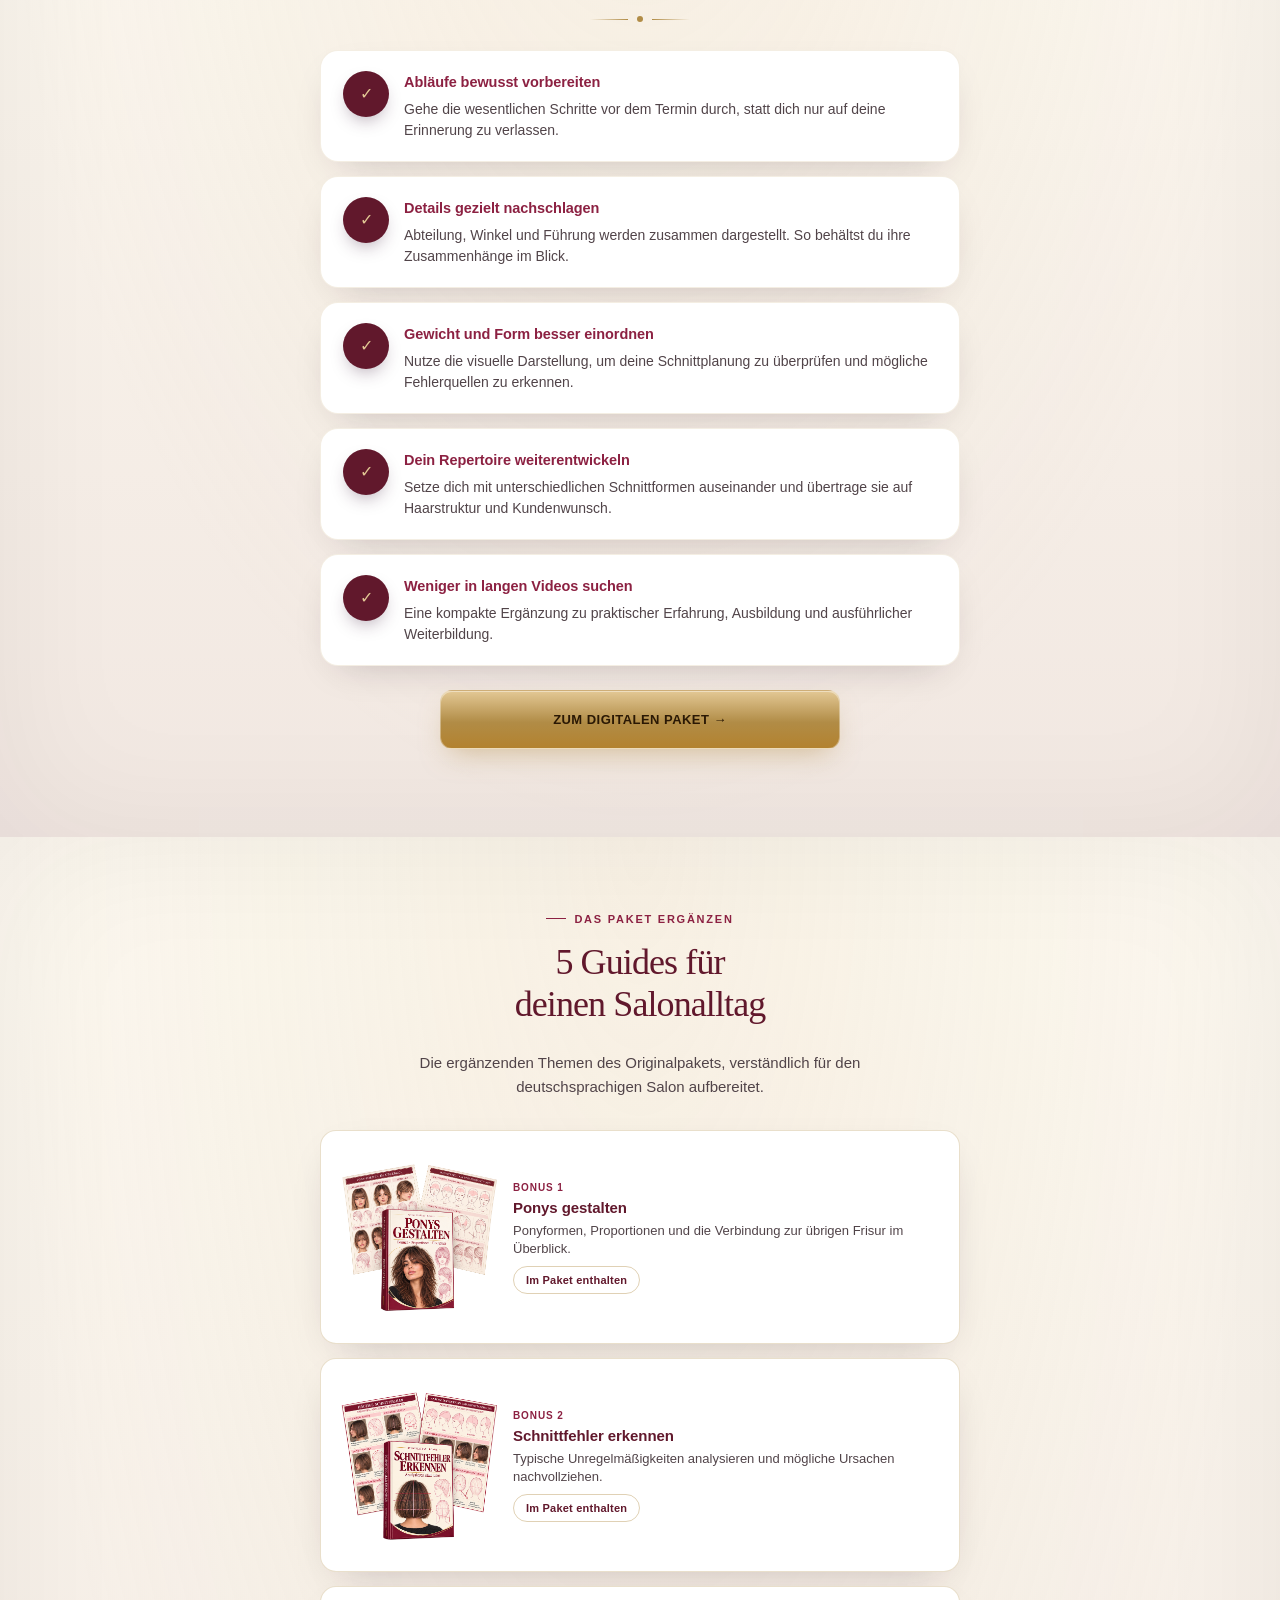
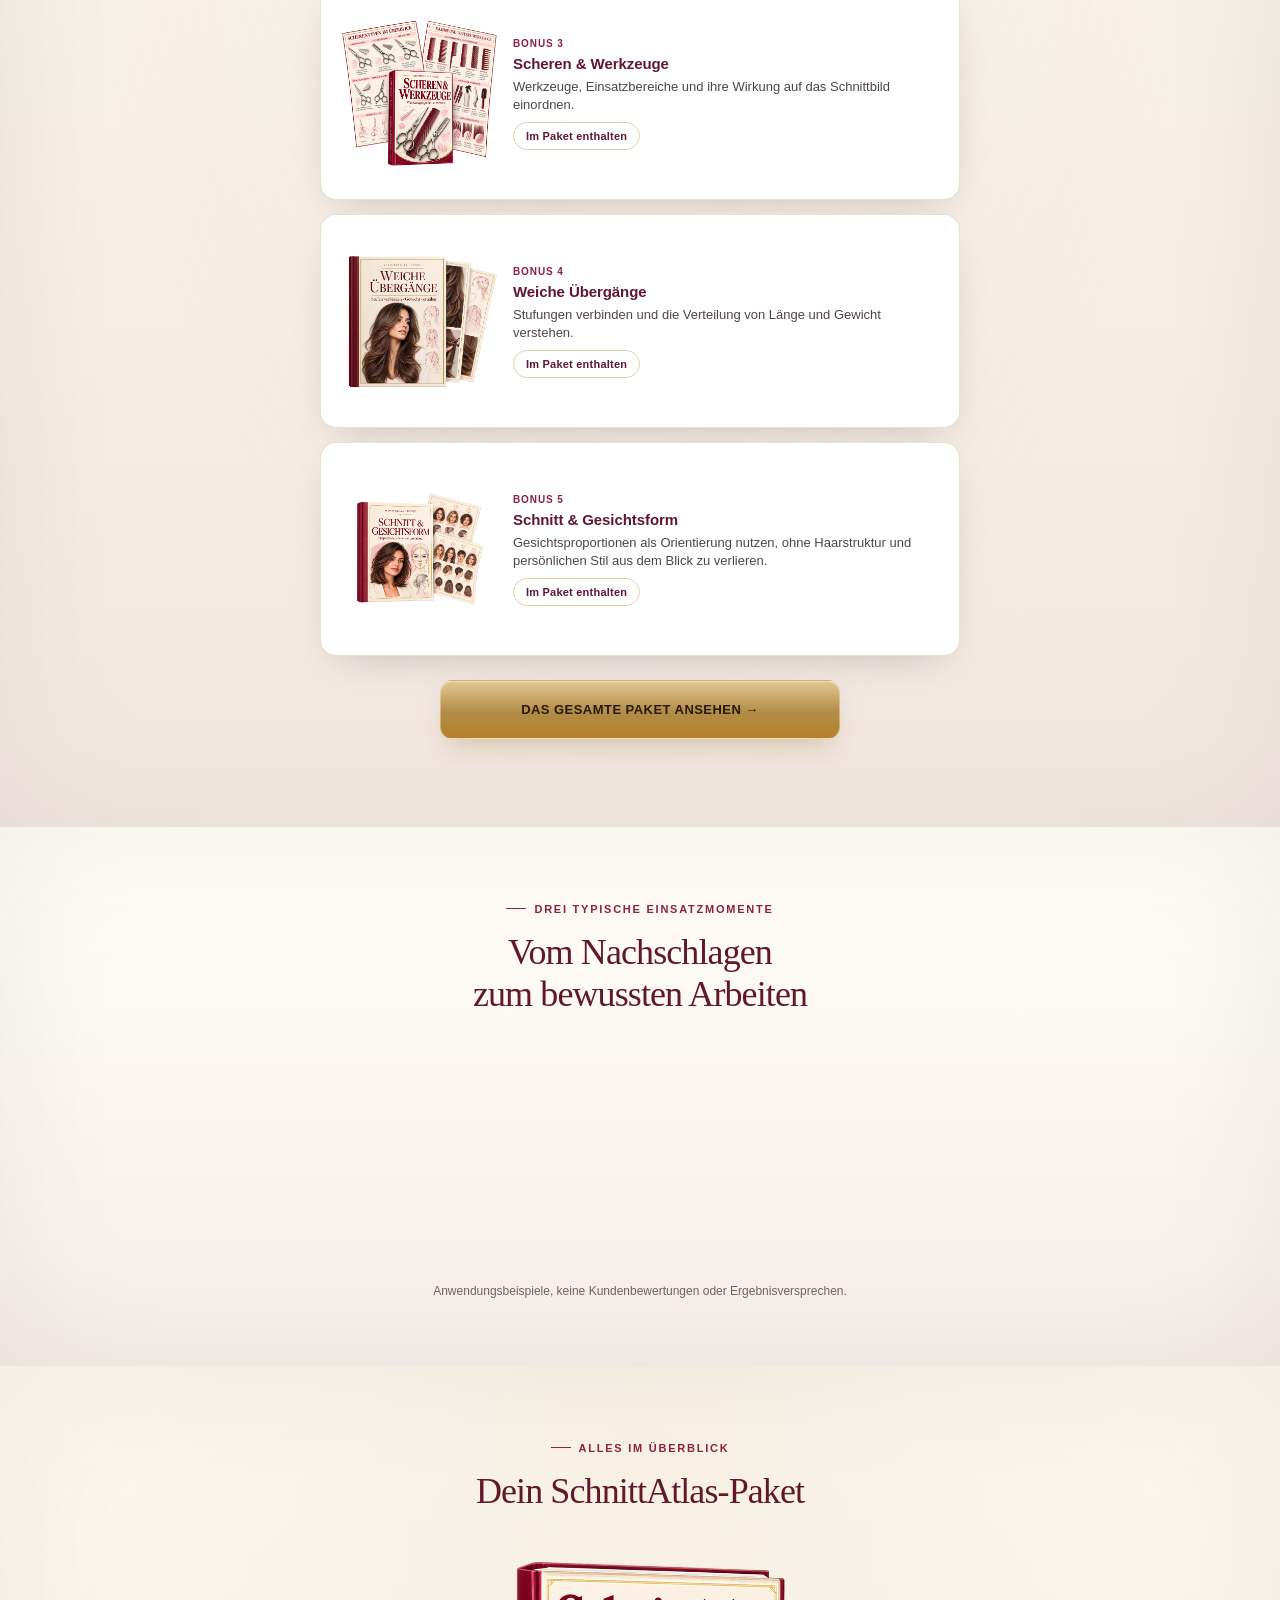
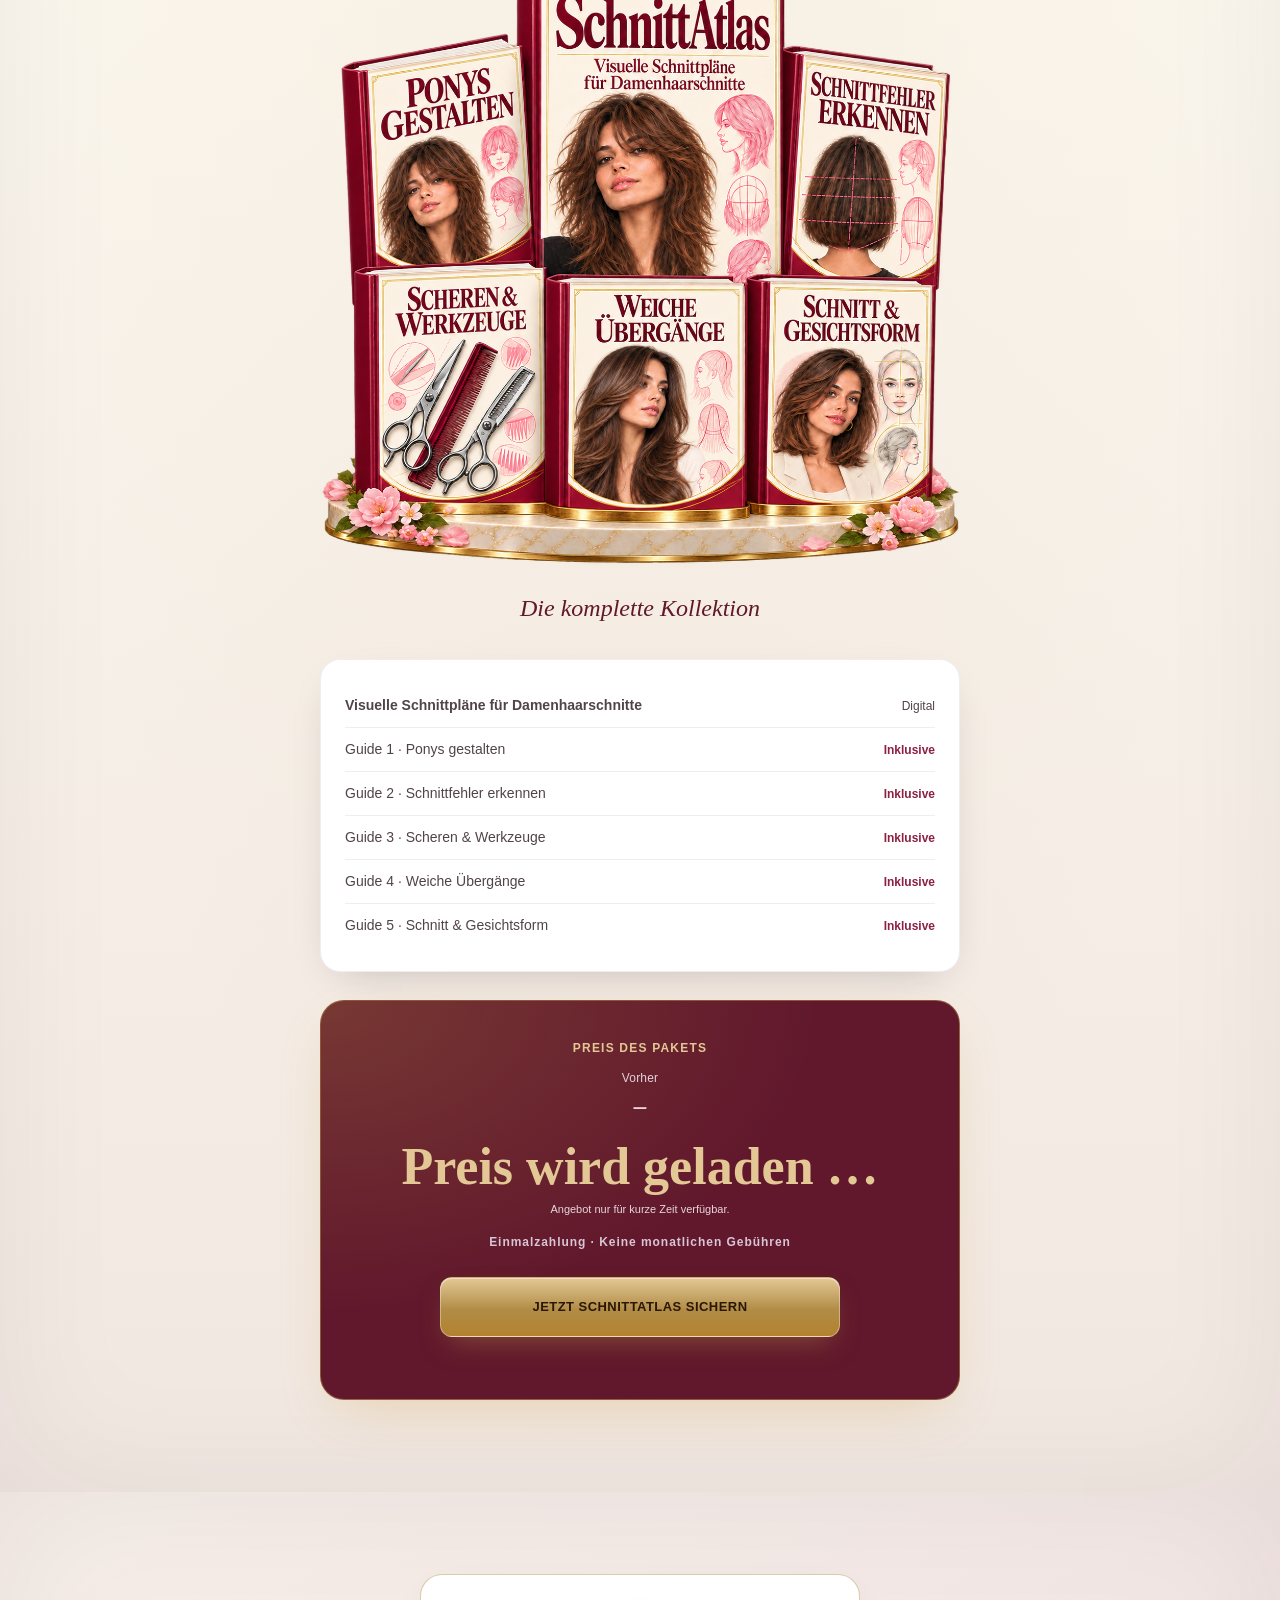
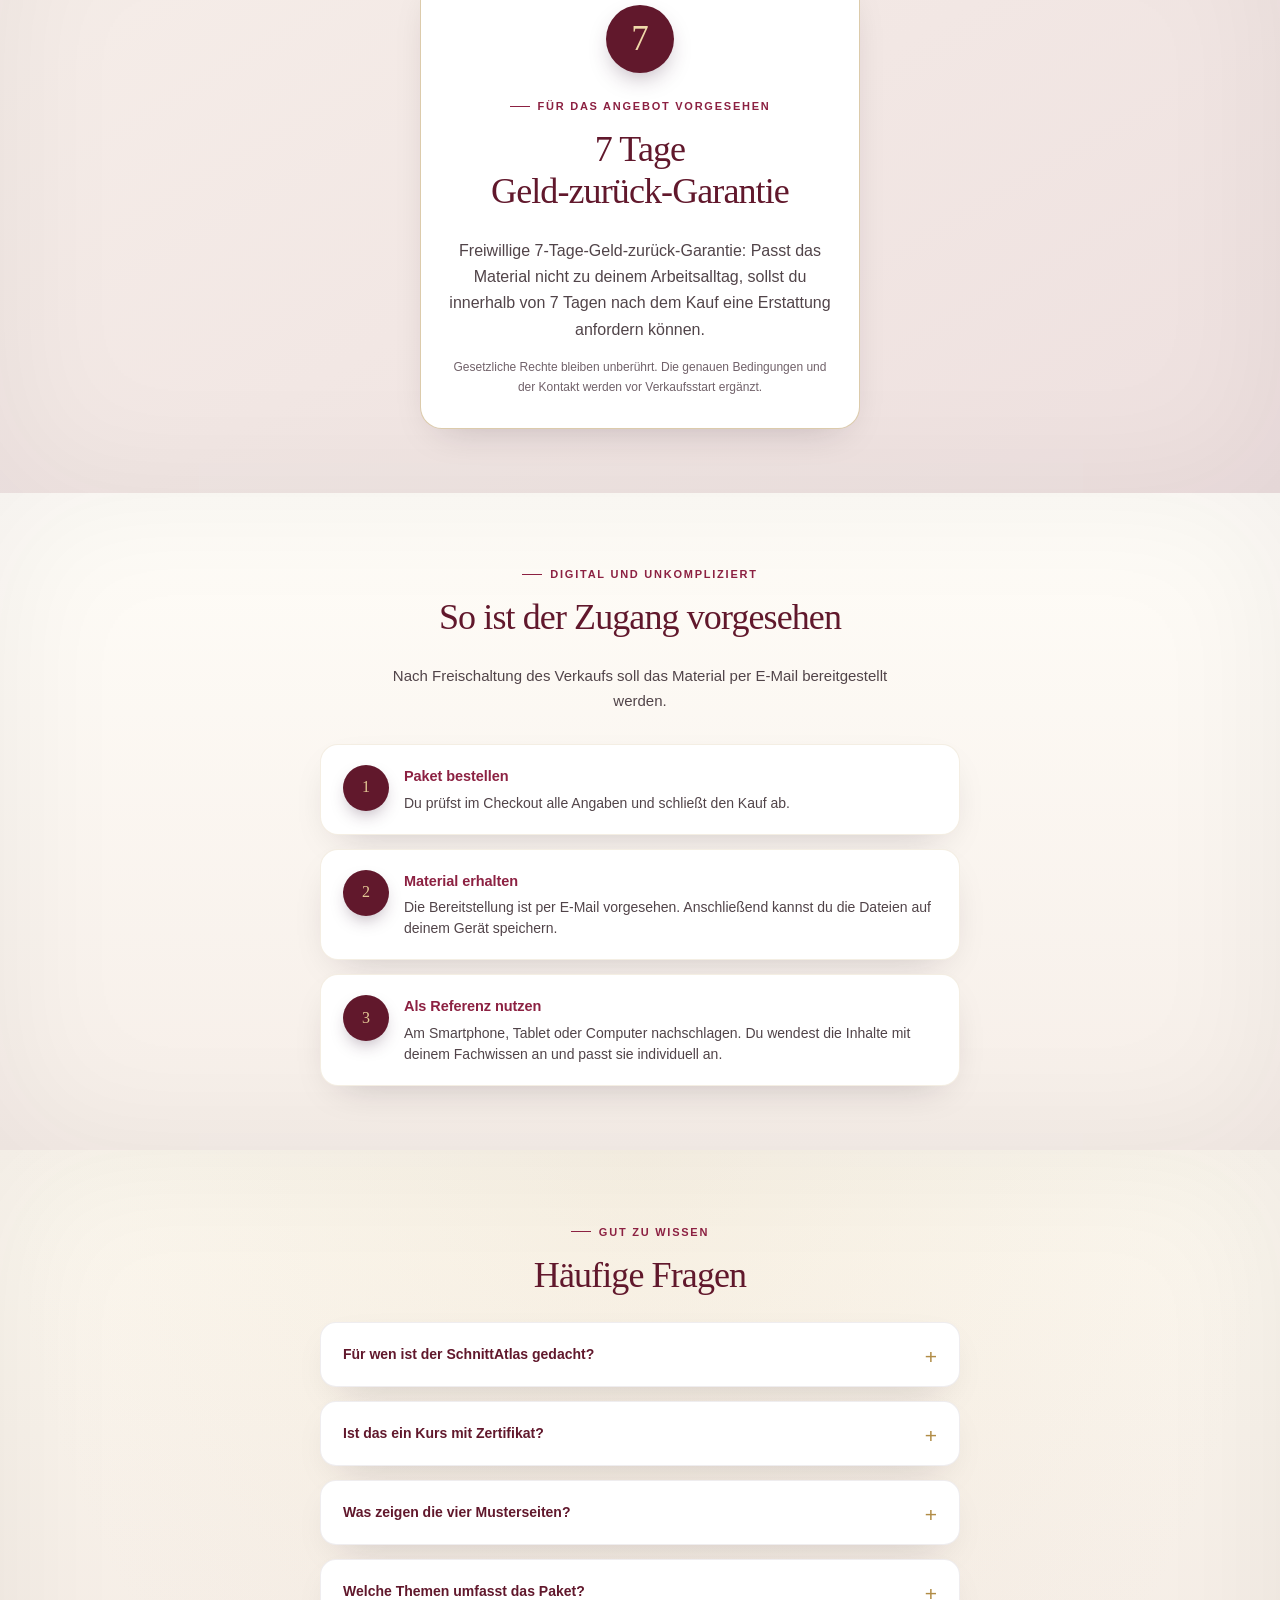
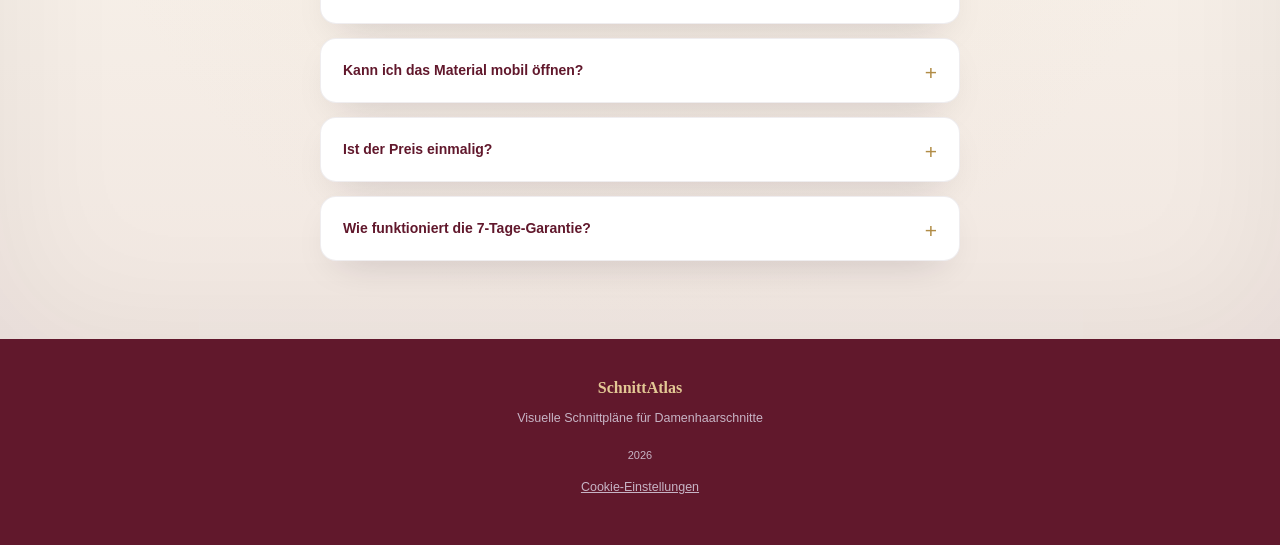
==== commit f5a35b4e: "Add files via upload" ====
--- a/inicio/index.html
+++ b/inicio/index.html
@@ -1,133 +1,66 @@
-<!doctype html>
-<html lang="de">
-<head>
-  <meta charset="utf-8">
-  <meta name="viewport" content="width=device-width,initial-scale=1">
-  <meta name="theme-color" content="#54172b">
-  <meta name="robots" content="noindex,nofollow">
-  <meta name="description" content="Der Schnitt steht. Jetzt kommt das Finish: FinishAtlas ergänzt deinen SchnittAtlas mit visuellen Anleitungen für Föhnen, Form und Volumen.">
-  <title>FinishAtlas — Jetzt kommt das Finish</title>
-  <link rel="icon" href="assets/favicon.svg" type="image/svg+xml">
-  <link rel="stylesheet" href="assets/styles.css">
-  <script src="assets/app.js" defer></script>
-</head>
-<body>
-<a class="skip" href="#inhalt">Zum Inhalt</a>
-<div class="attention"><span aria-hidden="true">!</span><p><strong>Bitte schließe diese Seite noch nicht.</strong> Schließe zuerst diesen Schritt ab.</p></div>
+<!DOCTYPE html>
+<html lang="de"><head><meta charset="utf-8"><meta name="viewport" content="width=device-width,initial-scale=1"><title>SchnittAtlas – Visuelle Schnittpläne für Damenhaarschnitte</title><meta name="description" content="Abteilungen, Abhebewinkel und Führungslinien übersichtlich nachschlagen. Visuelle Schnittpläne für Friseurinnen und Friseure."><link rel="stylesheet" href="assets/style.css"><script src="assets/utmify.js" defer></script><script src="assets/app.js" defer></script><noscript><style>#landing-mapa-visual .reveal{opacity:1;transform:none}.compact-window{overflow-x:auto}.compact-track{animation:none!important;transform:none!important}.compact-pause{display:none!important}</style></noscript></head>
+<body id="landing-mapa-visual"><a class="skip" href="#inhalt">Zum Inhalt</a>
+<div class="top-bar">Angebot nur für kurze Zeit verfügbar</div>
 <main id="inhalt">
-  <header class="hero wrap">
-    <div class="brand">SchnittAtlas <span>DER NÄCHSTE SCHRITT</span></div>
-    <div class="funnel" aria-label="Dein Schritt im Angebotsablauf">
-      <div class="funnel-label"><span>Dein nächster Schritt</span><strong>80 %</strong></div>
-      <!-- Fester Angebotsfortschritt, kein Netzwerk- oder Zugangs-Ladestatus. -->
-      <div class="progress" role="progressbar" aria-label="Fortschritt im Angebotsablauf" aria-valuemin="0" aria-valuemax="100" aria-valuenow="80" aria-valuetext="Zusatzangebot auswählen. Kein technischer Ladestatus."><span></span></div>
-      <div class="steps"><span>SchnittAtlas</span><strong>FinishAtlas ergänzen</strong><span>Weiter</span></div>
-    </div>
-    <p class="eyebrow">DEIN SCHNITT. DEIN FINISH. EIN GESAMTLOOK.</p>
-    <h1>Der Schnitt steht.<br><em>Jetzt kommt das Finish.</em></h1>
-    <p class="hero-copy">Du hast die Form geschnitten. Bringe sie jetzt zur Geltung — mit einem klaren Ablauf für <strong>Föhnen, Volumen und Styling.</strong></p>
-    <a class="text-link" href="#angebot">Entdecke die Ergänzung zum SchnittAtlas <span aria-hidden="true">↓</span></a>
-  </header>
+<section class="hero"><div class="container">
+<div class="brand">SchnittAtlas<span>VISUELLE SCHNITTPLÄNE</span></div>
+<div class="eyebrow center">Damenhaarschnitte auf einen Blick</div>
+<h1 class="hero-promise">Verliere <span>kein Geld und keine Kundinnen</span> mehr, weil du einen Schnitt nicht beherrschst. Schneide ab heute sicher, auch ohne Expertin zu sein.</h1>
+<p class="subtext">Schlage Abteilungen, Winkel und Führungssträhnen in Sekunden nach, statt mitten im Termin nach langen Videos zu suchen.</p>
+<div class="hero-mockup"><img src="assets/mockup-fan.webp" alt="SchnittAtlas mit visuellen Musterseiten" width="1254" height="1254" fetchpriority="high"></div>
+<div class="script-note-wrap"><span class="script-note">Handwerk mit Klarheit ♡</span></div>
+<p class="intro-copy">Frische dein Wissen auf: Wo beginnt der Schnitt? Wie wird die Strähne geführt? Worauf kommt es beim nächsten Schritt an?</p>
+<div class="checklist-box hero-checks"><p>✓ Grundlagen und Schnittformen</p><p>✓ Kurze, mittellange und lange Haare</p><p>✓ Abteilungen und Führungssträhnen</p><p>✓ Textur, Stufung und Bewegung</p></div>
+<p class="trust-line">Digital · Auf Deutsch · Für Fachkräfte</p>
+</div></section>
+<section class="dark-section samples" id="muster"><div class="container-large"><div class="centered"><span class="eyebrow on-dark">Ein Blick ins Konzept</span><h2>So sehen die<br>visuellen Schnittpläne aus</h2><div class="section-divider on-dark"><span class="line"></span><span class="dot"></span><span class="line right"></span></div></div>
+<div class="compact-gallery" role="region" aria-label="Galerie der visuellen Schnittpläne"><button class="compact-pause" aria-pressed="false">Galerie pausieren</button><div class="compact-window"><div class="compact-track"><div class="compact-group"><figure class="compact-card"><button class="image-button" data-image="assets/sample-1.webp" data-title="Abhebewinkel: 0°, 45° und 90°" aria-label="Musterseite Abhebewinkel vergrößern"><img src="assets/sample-1.webp" alt="Vollständige Musterseite zu Abhebewinkeln von 0, 45 und 90 Grad" loading="lazy"></button></figure><figure class="compact-card"><button class="image-button" data-image="assets/sample-2.webp" data-title="Moderner Shag" aria-label="Musterseite Moderner Shag vergrößern"><img src="assets/sample-2.webp" alt="Vollständige Musterseite: Moderner Shag" loading="lazy"></button></figure><figure class="compact-card"><button class="image-button" data-image="assets/sample-3.webp" data-title="Hush Cut" aria-label="Musterseite Hush Cut vergrößern"><img src="assets/sample-3.webp" alt="Vollständige Musterseite: Hush Cut" loading="lazy"></button></figure><figure class="compact-card"><button class="image-button" data-image="assets/sample-4.webp" data-title="Kitty Cut" aria-label="Musterseite Kitty Cut vergrößern"><img src="assets/sample-4.webp" alt="Vollständige Musterseite: Kitty Cut" loading="lazy"></button></figure></div></div></div></div>
 
-  <section class="benefits wrap" aria-label="Was FinishAtlas ergänzt">
-    <div><span class="benefit-nr">01</span><p><strong>Form herausarbeiten</strong><span>Konturen, Bewegung und Spitzen bewusst stylen.</span></p></div>
-    <div><span class="benefit-nr">02</span><p><strong>Volumen gestalten</strong><span>Ansatz und Längen passend zum Look föhnen.</span></p></div>
-    <div><span class="benefit-nr">03</span><p><strong>Den Ablauf im Blick</strong><span>Visuelle Schritte statt langer Videosuche.</span></p></div>
-  </section>
+</div></section>
+<section class="sec-bloom-rose"><div class="container"><div class="centered"><span class="eyebrow">Kommt dir das bekannt vor?</span><h2>Das Wissen ist da.<br>Manchmal fehlt der Überblick.</h2></div>
+<div class="feature-card reveal"><span class="feature-icon">01</span><div class="feature-text"><h4>Ein Schnitt, den du selten machst</h4><p>Deine Kundin wünscht sich einen Look, der nicht zu deiner täglichen Routine gehört. Du möchtest die Schnittführung noch einmal durchgehen.</p></div></div>
+<div class="feature-card reveal"><span class="feature-icon">02</span><div class="feature-text"><h4>Das richtige Video zur falschen Zeit</h4><p>Du erinnerst dich an eine gute Erklärung, aber nicht daran, an welcher Stelle die entscheidende Führungssträhne gezeigt wurde.</p></div></div>
+<div class="feature-card reveal"><span class="feature-icon">03</span><div class="feature-text"><h4>Eine Frage mitten im Service</h4><p>Abhebewinkel, Überdirektion oder Gewichtsverteilung: Manchmal möchtest du ein Detail gezielt nachschlagen.</p></div></div>
+<div class="feature-card reveal"><span class="feature-icon">04</span><div class="feature-text"><h4>Immer dieselben Schnittmuster</h4><p>Vertraute Techniken gehen leicht von der Hand. Für neue Varianten hilft eine übersichtliche Vorbereitung.</p></div></div>
+<div class="feature-card reveal"><span class="feature-icon">05</span><div class="feature-text"><h4>Den eigenen Ablauf reflektieren</h4><p>Nach einem Schnitt möchtest du nachvollziehen, wie Führung und Winkel die Form beeinflusst haben.</p></div></div>
+</div></section>
+<section class="sec-bloom-gold"><div class="container"><div class="centered"><span class="eyebrow">Mit dem SchnittAtlas</span><h2>Eine klare Referenz.<br>Dein Können bleibt entscheidend.</h2><div class="section-divider"><span class="line"></span><span class="dot"></span><span class="line right"></span></div></div>
+<div class="feature-card reveal"><span class="feature-icon">✓</span><div class="feature-text"><h4>Abläufe bewusst vorbereiten</h4><p>Gehe die wesentlichen Schritte vor dem Termin durch, statt dich nur auf deine Erinnerung zu verlassen.</p></div></div>
+<div class="feature-card reveal"><span class="feature-icon">✓</span><div class="feature-text"><h4>Details gezielt nachschlagen</h4><p>Abteilung, Winkel und Führung werden zusammen dargestellt. So behältst du ihre Zusammenhänge im Blick.</p></div></div>
+<div class="feature-card reveal"><span class="feature-icon">✓</span><div class="feature-text"><h4>Gewicht und Form besser einordnen</h4><p>Nutze die visuelle Darstellung, um deine Schnittplanung zu überprüfen und mögliche Fehlerquellen zu erkennen.</p></div></div>
+<div class="feature-card reveal"><span class="feature-icon">✓</span><div class="feature-text"><h4>Dein Repertoire weiterentwickeln</h4><p>Setze dich mit unterschiedlichen Schnittformen auseinander und übertrage sie auf Haarstruktur und Kundenwunsch.</p></div></div>
+<div class="feature-card reveal"><span class="feature-icon">✓</span><div class="feature-text"><h4>Weniger in langen Videos suchen</h4><p>Eine kompakte Ergänzung zu praktischer Erfahrung, Ausbildung und ausführlicher Weiterbildung.</p></div></div>
+<a class="cta-button" href="#angebot">Zum digitalen Paket →</a></div></section>
 
-  <section class="bonus-section wrap" aria-labelledby="bonus-title">
-    <div class="bonus-heading"><p class="eyebrow">2 BONI ALS GESCHENK INKLUSIVE</p><h2 id="bonus-title">Dein Finish. Festhalten & zeigen.</h2></div>
-    <div class="bonus-grid">
-      <article class="bonus-card">
-        <div class="bonus-book"><img src="assets/finishplan-cover.webp" alt="FinishPlan – Vorlagen für deinen Salonalltag" width="1024" height="1536" loading="lazy"></div>
-        <div class="bonus-copy"><span class="bonus-label">GESCHENK 01</span><h3>FinishPlan</h3><p class="bonus-subtitle">Dein Look. Klar dokumentiert.</p><p>Halte Kundenwunsch, Produkte und Styling-Schritte fest — damit du beim nächsten Termin gezielt anknüpfen kannst.</p><span class="bonus-meta">5 ausdruckbare Vorlagen</span></div>
-      </article>
-      <article class="bonus-card">
-        <div class="bonus-book"><img src="assets/salonfoto-cover.webp" alt="SalonFoto – Deinen Finish-Look mit dem Smartphone fotografieren" width="1024" height="1536" loading="lazy"></div>
-        <div class="bonus-copy"><span class="bonus-label">GESCHENK 02</span><h3>SalonFoto</h3><p class="bonus-subtitle">Dein Finish. Klar im Bild.</p><p>Zeige Form und Details mit dem Smartphone: Licht, Hintergrund, Perspektiven und ehrliche Vorher-Nachher-Fotos.</p><span class="bonus-meta">5 visuelle Foto-Guides</span></div>
-      </article>
-    </div>
-  </section>
+<section class="sec-bloom-gold"><div class="container"><div class="centered"><span class="eyebrow">Das Paket ergänzen</span><h2>5 Guides für<br>deinen Salonalltag</h2><p class="section-intro">Die ergänzenden Themen des Originalpakets, verständlich für den deutschsprachigen Salon aufbereitet.</p></div>
+<div class="bonus-card reveal"><div class="bonus-visual"><img class="bonus-mockup" src="assets/bonus-1.webp" alt="SchnittAtlas – Bonus 1" width="1254" height="1254" loading="lazy"></div><div class="bonus-card-text"><span class="bonus-tag">Bonus 1</span><h3>Ponys gestalten</h3><p>Ponyformen, Proportionen und die Verbindung zur übrigen Frisur im Überblick.</p><span class="bonus-price">Im Paket enthalten</span></div></div>
+<div class="bonus-card reveal"><div class="bonus-visual"><img class="bonus-mockup" src="assets/bonus-2.webp" alt="SchnittAtlas – Bonus 2" width="1254" height="1254" loading="lazy"></div><div class="bonus-card-text"><span class="bonus-tag">Bonus 2</span><h3>Schnittfehler erkennen</h3><p>Typische Unregelmäßigkeiten analysieren und mögliche Ursachen nachvollziehen.</p><span class="bonus-price">Im Paket enthalten</span></div></div>
+<div class="bonus-card reveal"><div class="bonus-visual"><img class="bonus-mockup" src="assets/bonus-3.webp" alt="SchnittAtlas – Bonus 3" width="1254" height="1254" loading="lazy"></div><div class="bonus-card-text"><span class="bonus-tag">Bonus 3</span><h3>Scheren & Werkzeuge</h3><p>Werkzeuge, Einsatzbereiche und ihre Wirkung auf das Schnittbild einordnen.</p><span class="bonus-price">Im Paket enthalten</span></div></div>
+<div class="bonus-card reveal"><div class="bonus-visual"><img class="bonus-mockup" src="assets/bonus-4.webp" alt="SchnittAtlas – Bonus 4" width="1254" height="1254" loading="lazy"></div><div class="bonus-card-text"><span class="bonus-tag">Bonus 4</span><h3>Weiche Übergänge</h3><p>Stufungen verbinden und die Verteilung von Länge und Gewicht verstehen.</p><span class="bonus-price">Im Paket enthalten</span></div></div>
+<div class="bonus-card reveal"><div class="bonus-visual"><img class="bonus-mockup" src="assets/bonus-5.webp" alt="SchnittAtlas – Bonus 5" width="1254" height="1254" loading="lazy"></div><div class="bonus-card-text"><span class="bonus-tag">Bonus 5</span><h3>Schnitt & Gesichtsform</h3><p>Gesichtsproportionen als Orientierung nutzen, ohne Haarstruktur und persönlichen Stil aus dem Blick zu verlieren.</p><span class="bonus-price">Im Paket enthalten</span></div></div>
+<a class="cta-button" href="#angebot">Das gesamte Paket ansehen →</a></div></section>
+<section class="sec-bloom-white"><div class="container"><div class="centered"><span class="eyebrow">Drei typische Einsatzmomente</span><h2>Vom Nachschlagen<br>zum bewussten Arbeiten</h2></div><div class="use-cases"><article class="testimonio-card reveal"><span class="use-number">01</span><h3>Vor dem Termin</h3><p>Den gewünschten Look einordnen und die Schnittfolge gedanklich durchgehen.</p></article><article class="testimonio-card reveal"><span class="use-number">02</span><h3>Am Arbeitsplatz</h3><p>Ein einzelnes Detail nachsehen und mit der konkreten Haarsituation abgleichen.</p></article><article class="testimonio-card reveal"><span class="use-number">03</span><h3>Beim Auffrischen</h3><p>Technische Zusammenhänge wiederholen und die eigene Praxis reflektieren.</p></article></div><p class="centered small-copy">Anwendungsbeispiele, keine Kundenbewertungen oder Ergebnisversprechen.</p></div></section>
 
-  <section class="offer-section" id="angebot" aria-labelledby="offer-title">
-    <div class="offer wrap">
-      <div class="offer-visual">
-        <div class="mockup with-bonuses" role="img" aria-label="Das digitale Paket: FinishAtlas mit den beiden Geschenk-Guides FinishPlan und SalonFoto als Buchvisualisierung. Keine gedruckten Bücher.">
-          <div class="mockup-halo"></div>
-          <img class="sheet sheet-left" src="assets/finishplan-cover.webp" alt="" width="1024" height="1536">
-          <img class="sheet sheet-right" src="assets/salonfoto-cover.webp" alt="" width="1024" height="1536">
-          <div class="book"><div class="book-pages"></div><div class="book-spine"></div><img src="assets/finishatlas-cover-no-count.webp" alt="" width="1024" height="1536" fetchpriority="high"></div>
-          <div class="seal"><b>+ 2</b><span>BONI INKLUSIVE</span></div>
-        </div>
-        <p class="visual-caption">3 digitale Guides · Keine gedruckten Bücher</p>
+<section class="sec-bloom-gold" id="angebot"><div class="container centered"><span class="eyebrow">Alles im Überblick</span><h2>Dein SchnittAtlas-Paket</h2><figure class="stack-mockup collection-mockup"><img src="assets/mockup-complete-compact.webp" alt="Die komplette SchnittAtlas-Kollektion: Hauptatlas und fünf ergänzende Bonus-Guides" width="1254" height="1254" loading="lazy"><figcaption>Die komplette Kollektion</figcaption></figure><div class="summary-list"><ul><li><strong>Visuelle Schnittpläne für Damenhaarschnitte</strong><span>Digital</span></li><li><span>Guide 1 · Ponys gestalten</span><span class="free-tag">Inklusive</span></li><li><span>Guide 2 · Schnittfehler erkennen</span><span class="free-tag">Inklusive</span></li><li><span>Guide 3 · Scheren & Werkzeuge</span><span class="free-tag">Inklusive</span></li><li><span>Guide 4 · Weiche Übergänge</span><span class="free-tag">Inklusive</span></li><li><span>Guide 5 · Schnitt & Gesichtsform</span><span class="free-tag">Inklusive</span></li></ul></div><div class="offer-box"><p class="price-label">Preis des Pakets</p><p class="estimated-value">Vorher <s data-main-original-price>–</s></p><p class="price-new" data-main-price aria-live="polite">Preis wird geladen …</p><p class="tax-note">Angebot nur für kurze Zeit verfügbar.</p><p class="price-note">Einmalzahlung · Keine monatlichen Gebühren</p><a class="cta-button" href="https://schnittatlas-visuelle-schritt-fur-schritt-anleitungen-fur-damen.impultienda.ar/checkout">Jetzt SchnittAtlas sichern</a></div></div></section>
+<section class="sec-bloom-rose"><div class="container centered"><div class="guarantee-badge"><div><div class="guarantee-icon-circle">7</div><span class="eyebrow center">Für das Angebot vorgesehen</span><h2>7 Tage<br>Geld-zurück-Garantie</h2><p>Freiwillige 7-Tage-Geld-zurück-Garantie: Passt das Material nicht zu deinem Arbeitsalltag, sollst du innerhalb von 7 Tagen nach dem Kauf eine Erstattung anfordern können.</p><p class="small-copy guarantee-legal">Gesetzliche Rechte bleiben unberührt. Die genauen Bedingungen und der Kontakt werden vor Verkaufsstart ergänzt.</p></div></div></div></section>
+<section class="sec-bloom-white"><div class="container"><div class="centered"><span class="eyebrow">Digital und unkompliziert</span><h2>So ist der Zugang vorgesehen</h2><p class="section-intro">Nach Freischaltung des Verkaufs soll das Material per E-Mail bereitgestellt werden.</p></div><div class="feature-card reveal"><span class="feature-icon">1</span><div class="feature-text"><h4>Paket bestellen</h4><p>Du prüfst im Checkout alle Angaben und schließt den Kauf ab.</p></div></div><div class="feature-card reveal"><span class="feature-icon">2</span><div class="feature-text"><h4>Material erhalten</h4><p>Die Bereitstellung ist per E-Mail vorgesehen. Anschließend kannst du die Dateien auf deinem Gerät speichern.</p></div></div><div class="feature-card reveal"><span class="feature-icon">3</span><div class="feature-text"><h4>Als Referenz nutzen</h4><p>Am Smartphone, Tablet oder Computer nachschlagen. Du wendest die Inhalte mit deinem Fachwissen an und passt sie individuell an.</p></div></div></div></section>
+<section class="sec-bloom-gold"><div class="container"><div class="centered"><span class="eyebrow">Gut zu wissen</span><h2>Häufige Fragen</h2></div>
+<details class="faq-item"><summary>Für wen ist der SchnittAtlas gedacht?</summary><p>Für Friseurinnen und Friseure sowie Auszubildende unter fachlicher Anleitung. Er setzt grundlegende Kenntnisse im Haarschneiden voraus und ersetzt keine Ausbildung oder praktische Schulung.</p></details>
+<details class="faq-item"><summary>Ist das ein Kurs mit Zertifikat?</summary><p>Nein. Der SchnittAtlas ist als digitales, visuelles Nachschlagewerk konzipiert. Es handelt sich nicht um eine zertifizierte Ausbildung oder einen betreuten Kurs.</p></details>
+<details class="faq-item"><summary>Was zeigen die vier Musterseiten?</summary><p>Sie veranschaulichen die geplante Gestaltung zu den Themen Abhebewinkel, Moderner Shag, Hush Cut und Kitty Cut. Die KI-generierten Muster sind illustrative Designentwürfe, keine fachlich geprüften Anleitungen und kein Nachweis des vollständigen Lieferumfangs.</p></details>
+<details class="faq-item"><summary>Welche Themen umfasst das Paket?</summary><p>Die Vorlage umfasst Grundlagen, Schnittformen für kurzes, mittellanges und langes Haar sowie Textur und Bewegung. Der endgültige deutschsprachige Inhalt und Dateiumfang werden vor Verkaufsstart verbindlich angegeben.</p></details>
+<details class="faq-item"><summary>Kann ich das Material mobil öffnen?</summary><p>Die digitale Bereitstellung ist für Smartphone, Tablet und Computer vorgesehen. Die Musterseiten auf dieser Seite lassen sich vergrößern. Ein physisches Buch wird nicht versendet.</p></details>
+<details class="faq-item"><summary>Ist der Preis einmalig?</summary><p>Ja, es handelt sich um eine Einmalzahlung ohne Abonnement. Der Preis wird automatisch in der von Impultienda ermittelten Währung angezeigt. Den verbindlichen Gesamtpreis und die steuerlichen Angaben siehst du vor dem Kauf im Checkout.</p></details>
+<details class="faq-item"><summary>Wie funktioniert die 7-Tage-Garantie?</summary><p>Vorgesehen ist eine freiwillige Erstattungsmöglichkeit innerhalb von 7 Tagen nach dem Kauf. Kontakt und genaue Bedingungen werden vor Verkaufsstart angegeben. Gesetzliche Rechte bleiben davon unberührt.</p></details>
 
-      </div>
-      <div class="offer-copy">
-        <p class="eyebrow">DIE PASSENDE ERGÄNZUNG</p>
-        <h2 id="offer-title">FinishAtlas</h2>
-        <p class="subtitle">Föhnen & Styling</p>
-        <p class="offer-intro">Nicht noch mehr Haarschnitte.<br><strong>Sondern das, was danach den Look ausmacht.</strong></p>
-        <ul class="contents">
-          <li><span>12</span><div><strong>Finish-Protokolle</strong><p>Visuelle Abläufe für Form, Volumen und Textur.</p></div></li>
-          <li><span>6</span><div><strong>Anpassungen</strong><p>Das Finish auf unterschiedliche Haarsituationen abstimmen.</p></div></li>
-          <li><span>4+4+4</span><div><strong>Vorbereitung, Fehler & Pflege</strong><p>Von der Vorbereitung bis zu Hinweisen für zu Hause.</p></div></li>
-        </ul>
-        <p class="format-line"><span>Digitaler Hauptguide</span><span>Auf Deutsch</span></p>
-        <div class="offer-stack" aria-label="Dein vollständiges FinishAtlas-Paket">
-          <p class="stack-heading">DEIN PAKET IM ÜBERBLICK</p>
-          <ul>
-            <li><span><strong>FinishAtlas</strong><small>Föhnen & Styling</small></span><span class="stack-main">Hauptguide</span></li>
-            <li><span><strong>+ FinishPlan</strong><small>5 ausdruckbare Vorlagen</small></span><span class="gift-tag">Als Geschenk inklusive</span></li>
-            <li><span><strong>+ SalonFoto</strong><small>5 visuelle Foto-Guides</small></span><span class="gift-tag">Als Geschenk inklusive</span></li>
-          </ul>
-          <p class="stack-total">3 PDFs · 2 Geschenke inklusive</p>
-        </div>
-        <div class="price-block">
-          <p class="price-caption">Dein FinishAtlas-Paket inklusive beider Geschenke für</p>
-          <!-- PRECIO EDITABLE / PREIS ANPASSEN: confirmar precio final e impuestos en Hotmart. -->
-          <p class="price" data-price>19,99 <span>€</span></p>
-          <p class="payment-note">Einmalzahlung · Kein Abo</p>
-        </div>
-        <div id="hotmart-slot" class="hotmart-slot" aria-label="Vorbereiteter Hotmart-Bereich">
-          <!-- =============================================================
-          HOTMART — PEGAR AQUÍ EL CÓDIGO OFICIAL DEL UPSELL
-          1. Sustituye TODO el contenido de este div por el widget/snippet
-             oficial del embudo de Hotmart (botón aceptar + rechazar).
-          2. Configura producto, oferta, precio y destino de rechazo en Hotmart.
-             No reutilices el checkout del producto principal.
-          3. Elimina la clase "hotmart-slot" o adapta sus estilos al widget.
-          4. Comprueba aceptación, rechazo y acceso con el modo de prueba oficial.
-          Este espacio no incluye botones manuales: el código oficial
-          de Hotmart ya proporciona los botones de aceptar y rechazar.
-          ============================================================= -->
-          <p class="integration-note"><strong>Vorschau · Hotmart noch nicht verbunden</strong><br>Hier wird der offizielle Upsell-Code eingesetzt.</p>
-          <!-- FIN DEL ESPACIO HOTMART / ENDE HOTMART-BEREICH -->
-        </div>
-      </div>
-    </div>
-  </section>
+</div></section></main>
+<footer><p>SchnittAtlas</p><p>Visuelle Schnittpläne für Damenhaarschnitte</p><p class="footer-small">2026</p><button type="button" id="cookie-settings" class="cookie-settings">Cookie-Einstellungen</button></footer>
+<dialog class="lightbox" aria-labelledby="lightbox-title"><div class="lightbox-head"><h2 id="lightbox-title">Musterseite</h2><button class="close-lightbox" aria-label="Vergrößerte Ansicht schließen">Schließen ×</button></div><img class="lightbox-image" src="assets/sample-1.webp" alt="Vergrößerte Musterseite"><a class="full-image" href="assets/sample-1.webp" target="_blank" rel="noopener">Bild in Originalgröße öffnen ↗</a></dialog>
+<section id="cookie-panel" class="cookie-panel" role="region" aria-labelledby="cookie-title">
+<h2 id="cookie-title" tabindex="-1">Cookies &amp; Marketing</h2>
+<p>Mit deiner Einwilligung verwenden wir Cookies für Marketingzwecke, um Besuche und die Leistung unserer Werbung zu messen. Du kannst ablehnen und die Website trotzdem nutzen.</p>
+<div class="cookie-actions"><button type="button" id="cookie-accept">Akzeptieren</button><button type="button" id="cookie-reject">Ablehnen</button></div>
 
-  <section class="samples-section wrap" aria-labelledby="samples-title">
-    <div class="samples-heading"><p class="eyebrow">EIN BLICK IN DIE PRAXIS</p><h2 id="samples-title">Drei Looks. Die Schritte direkt vor dir.</h2><p>Schau dir die Musterseiten in voller Ansicht an — direkt hier auf der Seite.</p></div>
-        <div class="preview-row preview-row-large" aria-label="Drei illustrative Musterseiten">
-          <button class="preview" data-image="assets/soft-bob.webp" data-title="Soft Bob" aria-label="Musterseite Soft Bob optional vergrößern"><img src="assets/soft-bob.webp" width="1024" height="1536" loading="lazy" alt="Musterseite Soft Bob"><span>Soft Bob <b aria-hidden="true">+</b></span></button>
-          <button class="preview" data-image="assets/root-lift.webp" data-title="Root Lift" aria-label="Musterseite Root Lift optional vergrößern"><img src="assets/root-lift.webp" width="1024" height="1536" loading="lazy" alt="Musterseite Root Lift"><span>Root Lift <b aria-hidden="true">+</b></span></button>
-          <button class="preview" data-image="assets/curl-flow.webp" data-title="Curl Flow" aria-label="Musterseite Curl Flow optional vergrößern"><img src="assets/curl-flow.webp" width="1024" height="1536" loading="lazy" alt="Musterseite Curl Flow"><span>Curl Flow <b aria-hidden="true">+</b></span></button>
-        </div>
-        <p class="preview-note">Illustrative Inhaltsvorschau · Die Seiten sind hier vollständig abgebildet.</p>
-  </section>
-
-  <section class="faq wrap" aria-labelledby="faq-title">
-    <div class="faq-heading"><p class="eyebrow">KURZ ERKLÄRT</p><h2 id="faq-title">Noch eine Frage?</h2></div>
-    <div class="faq-items">
-      <details><summary>Ist das im SchnittAtlas bereits enthalten?</summary><p>FinishAtlas ist eine separate Ergänzung. SchnittAtlas konzentriert sich auf den Schnitt; hier geht es um Föhnen, Formgebung und das abschließende Styling.</p></details>
-      <details><summary>Was bekomme ich — und für wen ist es gedacht?</summary><p>Drei deutsche PDFs: FinishAtlas für Föhnen & Styling, FinishPlan mit ausdruckbaren Vorlagen und SalonFoto mit visuellen Foto-Guides. Beide Boni sind als Geschenk inklusive. Für Friseurinnen und Friseure sowie Auszubildende unter Anleitung. Die visuellen Referenzen ersetzen keine praktische Schulung; passe die Anwendung an Haarzustand und Gerät an.</p></details>
-    </div>
-  </section>
-</main>
-<footer class="footer wrap"><span class="footer-brand">FinishAtlas</span><p>Föhnen & Styling · Eine Ergänzung zum SchnittAtlas</p><small>Private Vorschau · Kauf und Zugang sind noch nicht verbunden.</small>
-<!-- ANTES DE PUBLICAR: añadir datos legales y enlaces reales de Impressum, Datenschutz y condiciones del vendedor. No inventar datos ni garantías. -->
-</footer>
-<dialog class="lightbox" aria-labelledby="preview-title"><div class="lightbox-top"><h2 id="preview-title">Musterseite</h2><button class="close-preview" type="button" aria-label="Vorschau schließen">Schließen <span aria-hidden="true">×</span></button></div><img class="lightbox-image" src="assets/soft-bob.webp" alt=""><p>Illustrative Inhaltsvorschau · An Haarzustand und Gerät anpassen.</p></dialog>
-</body>
-</html>
+</section><script src="https://schnittatlas-visuelle-schritt-fur-schritt-anleitungen-fur-damen.impultienda.ar/embed/upsells.js"></script>
+</body></html>
--- a/inicio/assets/style.css
+++ b/inicio/assets/style.css
@@ -0,0 +1,1222 @@
+    /* Variables de Color — Atlas Visual de Cortes Femeninos */
+
+    :root {
+
+      --primary: #3B1B39;         /* Berenjena profundo */
+
+      --primary-soft: #4A2348;    /* Berenjena algo más claro */
+
+      --secondary: #C9962C;       /* Dorado */
+
+      --secondary-light: #E3BE72; /* Dorado claro */
+
+      --secondary-rgb: 201, 150, 44;
+
+      --pink: #E01C82;            /* Magenta / rosa fuerte */
+
+      --pink-rgb: 224, 28, 130;
+
+      --black: #241124;
+
+      --white: #FFFFFF;
+
+      --cream: #FDF8F1;           /* Marfil cálido */
+
+      --paper: #FFFFFF;
+
+      --dark-gray: #4A3D49;
+
+      --muted: #8C7C89;
+
+      --border-soft: rgba(59,27,57,0.08);
+
+      --shadow: 0 14px 40px -20px rgba(36,17,36,0.28);
+
+      --shadow-lift: 0 20px 55px -18px rgba(201,150,44,0.30);
+
+      --transition: all 0.4s cubic-bezier(.4,0,.2,1);
+
+    }
+
+
+
+    #landing-mapa-visual * {
+
+      margin: 0;
+
+      padding: 0;
+
+      box-sizing: border-box;
+
+      font-family: 'Inter', sans-serif;
+
+    }
+
+
+
+    #landing-mapa-visual {
+
+      color: var(--dark-gray);
+
+      background-color: var(--cream);
+
+      overflow-x: hidden;
+
+      font-size: 16px;
+
+      line-height: 1.65;
+
+      -webkit-font-smoothing: antialiased;
+
+    }
+
+
+
+    #landing-mapa-visual .container { max-width: 640px; margin: 0 auto; }
+
+    #landing-mapa-visual .container-large { max-width: 920px; margin: 0 auto; }
+
+    #landing-mapa-visual section { padding: 64px 22px; position: relative; }
+
+
+
+    #landing-mapa-visual h1, #landing-mapa-visual h2 {
+
+      font-family: 'Poppins', sans-serif;
+
+      color: var(--primary);
+
+      letter-spacing: -0.01em;
+
+      font-weight: 700;
+
+    }
+
+    #landing-mapa-visual h3, #landing-mapa-visual h4 {
+
+      font-family: 'Inter', sans-serif;
+
+      color: var(--primary);
+
+      letter-spacing: -0.005em;
+
+      font-weight: 700;
+
+    }
+
+    #landing-mapa-visual h2 {
+
+      font-size: 30px;
+
+      text-align: center;
+
+      margin-bottom: 14px;
+
+      font-weight: 800;
+
+      line-height: 1.22;
+
+    }
+
+
+
+    #landing-mapa-visual .eyebrow {
+
+      display: inline-flex;
+
+      align-items: center;
+
+      gap: 8px;
+
+      font-family: 'Inter', sans-serif;
+
+      font-size: 11px;
+
+      font-weight: 800;
+
+      letter-spacing: 0.16em;
+
+      text-transform: uppercase;
+
+      color: var(--pink);
+
+      margin-bottom: 14px;
+
+    }
+
+    #landing-mapa-visual .eyebrow::before {
+
+      content: '';
+
+      width: 20px;
+
+      height: 1px;
+
+      background: var(--pink);
+
+      display: inline-block;
+
+    }
+
+    #landing-mapa-visual .eyebrow.center { justify-content: center; }
+
+    #landing-mapa-visual .eyebrow.on-dark { color: var(--secondary-light); }
+
+    #landing-mapa-visual .eyebrow.on-dark::before { background: var(--secondary-light); }
+
+
+
+    /* Divisor dorado con punto — firma visual del Atlas */
+
+    #landing-mapa-visual .section-divider {
+
+      display: flex;
+
+      align-items: center;
+
+      justify-content: center;
+
+      gap: 9px;
+
+      margin: 0 0 28px;
+
+    }
+
+    #landing-mapa-visual .section-divider .line {
+
+      width: 38px;
+
+      height: 1px;
+
+      background: linear-gradient(90deg, transparent, var(--secondary));
+
+    }
+
+    #landing-mapa-visual .section-divider .line.right {
+
+      background: linear-gradient(90deg, var(--secondary), transparent);
+
+    }
+
+    #landing-mapa-visual .section-divider .dot {
+
+      width: 6px;
+
+      height: 6px;
+
+      border-radius: 50%;
+
+      background: var(--secondary);
+
+      flex-shrink: 0;
+
+    }
+
+    #landing-mapa-visual .section-divider.on-dark .line { background: linear-gradient(90deg, transparent, var(--secondary-light)); }
+
+    #landing-mapa-visual .section-divider.on-dark .line.right { background: linear-gradient(90deg, var(--secondary-light), transparent); }
+
+    #landing-mapa-visual .section-divider.on-dark .dot { background: var(--secondary-light); }
+
+
+
+    /* Reveal on scroll */
+
+    #landing-mapa-visual .reveal { opacity: 0; transform: translateY(18px); transition: opacity .8s ease, transform .8s ease; }
+
+    #landing-mapa-visual .reveal.is-visible { opacity: 1; transform: translateY(0); }
+
+
+
+    /* HERO SECTION */
+
+    #landing-mapa-visual .hero {
+
+      text-align: center;
+
+      background:
+
+        radial-gradient(ellipse 100% 60% at 50% -12%, rgba(var(--secondary-rgb),0.22) 0%, transparent 60%),
+
+        radial-gradient(ellipse 70% 55% at 100% 105%, rgba(59,27,57,0.10) 0%, transparent 60%),
+
+        repeating-linear-gradient(135deg, rgba(var(--secondary-rgb),0.045) 0px, rgba(var(--secondary-rgb),0.045) 1px, transparent 1px, transparent 24px),
+
+        linear-gradient(180deg, #FCF7EC 0%, var(--cream) 35%, #E9DCE6 100%);
+
+      box-shadow: inset 0 0 140px rgba(36,17,36,0.06);
+
+      padding: 28px 20px 48px !important;
+
+      border-bottom: 1px solid var(--border-soft);
+
+    }
+
+    #landing-mapa-visual .hero h1 {
+
+      font-size: 29px;
+
+      font-weight: 900;
+
+      margin-bottom: 14px;
+
+      line-height: 1.22;
+
+      color: var(--black);
+
+    }
+
+    #landing-mapa-visual .hero h1 span { color: var(--pink); font-style: italic; }
+
+    #landing-mapa-visual .hero p.subtext {
+
+      font-size: 16px;
+
+      margin-bottom: 28px;
+
+      font-weight: 400;
+
+      color: var(--dark-gray);
+
+      max-width: 420px;
+
+      margin-left: auto;
+
+      margin-right: auto;
+
+    }
+
+    #landing-mapa-visual .hero-image {
+
+      margin: 0 auto 28px;
+
+      box-shadow: var(--shadow);
+
+      border-radius: 24px;
+
+      overflow: hidden;
+
+      max-width: 380px;
+
+      border: 1px solid var(--border-soft);
+
+    }
+
+    #landing-mapa-visual .hero-image img { width: 100%; display: block; transition: var(--transition); }
+
+    #landing-mapa-visual .hero-image img:hover { transform: scale(1.03); }
+
+
+
+    /* Placeholder de imagen — reemplazar por <img src="tu-imagen.jpg" alt="..."> */
+
+    #landing-mapa-visual .img-ph {
+
+      width: 100%;
+
+      aspect-ratio: 4/5;
+
+      display: flex;
+
+      align-items: center;
+
+      justify-content: center;
+
+      text-align: center;
+
+      padding: 16px;
+
+      background: linear-gradient(155deg, rgba(var(--secondary-rgb),0.18), rgba(var(--pink-rgb),0.08));
+
+      border: 1.5px dashed rgba(var(--secondary-rgb),0.6);
+
+    }
+
+    #landing-mapa-visual .img-ph span {
+
+      font-family: 'Inter', sans-serif;
+
+      font-size: 10.5px;
+
+      letter-spacing: 0.06em;
+
+      text-transform: uppercase;
+
+      color: var(--primary);
+
+      font-weight: 700;
+
+      line-height: 1.6;
+
+    }
+
+    #landing-mapa-visual .img-ph.ph-square { aspect-ratio: 1/1; }
+
+    #landing-mapa-visual .img-ph.ph-wide { aspect-ratio: 16/10; }
+
+
+
+    #landing-mapa-visual .trust-line {
+
+      text-align: center;
+
+      font-size: 12.5px;
+
+      font-weight: 700;
+
+      margin-top: 14px;
+
+      letter-spacing: 0.04em;
+
+      color: var(--muted);
+
+      text-transform: uppercase;
+
+    }
+
+    #landing-mapa-visual .trust-line .dot { margin: 0 8px; opacity: .5; }
+
+
+
+    /* GARANTIA */
+
+    #landing-mapa-visual .guarantee-badge {
+
+      display: flex;
+
+      align-items: center;
+
+      justify-content: center;
+
+      background-color: var(--paper);
+
+      border: 1px solid rgba(var(--secondary-rgb),0.45);
+
+      border-radius: 22px;
+
+      padding: 30px 26px;
+
+      margin: 18px auto 0;
+
+      max-width: 440px;
+
+      gap: 14px;
+
+      text-align: center;
+
+      box-shadow: var(--shadow);
+
+    }
+
+    #landing-mapa-visual .guarantee-icon-circle {
+
+      width: 68px; height: 68px; border-radius: 50%;
+
+      background: var(--primary);
+
+      display: flex; align-items: center; justify-content: center;
+
+      margin: 0 auto 16px;
+
+      box-shadow: 0 10px 24px -8px rgba(59,27,57,0.4);
+
+    }
+
+    #landing-mapa-visual .guarantee-icon-circle i { color: var(--secondary-light); font-size: 28px; }
+
+
+
+    /* LISTAS DOLORES Y BENEFICIOS */
+
+    #landing-mapa-visual .dark-section { background: linear-gradient(180deg, var(--primary) 0%, var(--primary-soft) 100%); }
+
+    #landing-mapa-visual .dark-section h2 { color: var(--white); }
+
+
+
+    #landing-mapa-visual .checklist-box {
+
+      background: var(--paper);
+
+      padding: 30px 26px;
+
+      border-radius: 22px;
+
+      box-shadow: var(--shadow);
+
+      margin-bottom: 20px;
+
+      border: 1px solid var(--border-soft);
+
+      border-left: 3px solid var(--secondary);
+
+    }
+
+    #landing-mapa-visual .checklist-item {
+
+      display: flex;
+
+      align-items: flex-start;
+
+      margin-bottom: 17px;
+
+      font-size: 15px;
+
+      font-weight: 500;
+
+      color: var(--dark-gray);
+
+    }
+
+    #landing-mapa-visual .checklist-item:last-child { margin-bottom: 0; }
+
+    #landing-mapa-visual .emoji-icon {
+
+      margin-right: 13px;
+
+      font-size: 17px;
+
+      font-weight: 800;
+
+      flex-shrink: 0;
+
+      margin-top: 1px;
+
+    }
+
+    #landing-mapa-visual .emoji-icon.pain { color: var(--pink); }
+
+    #landing-mapa-visual .emoji-icon.win { color: var(--secondary); }
+
+
+
+    /* BOTONES */
+
+    #landing-mapa-visual .cta-button {
+
+      position: relative;
+
+      background: linear-gradient(180deg, var(--secondary-light) 0%, var(--secondary) 55%, #B3822F 100%);
+
+      color: #2A1804;
+
+      border: 1px solid rgba(255,255,255,0.35);
+
+      padding: 18px 22px;
+
+      font-size: 15px;
+
+      font-family: 'Inter', sans-serif;
+
+      font-weight: 700;
+
+      letter-spacing: 0.04em;
+
+      text-transform: uppercase;
+
+      border-radius: 12px;
+
+      cursor: pointer;
+
+      box-shadow: 0 12px 28px -10px rgba(var(--secondary-rgb), 0.5), inset 0 1px 0 rgba(255,255,255,0.4);
+
+      display: block;
+
+      margin: 24px auto;
+
+      width: 100%;
+
+      max-width: 400px;
+
+      text-decoration: none;
+
+      text-align: center;
+
+      transition: var(--transition);
+
+      animation: ctaPulse 2.2s ease-in-out infinite;
+
+    }
+
+    @keyframes ctaPulse {
+
+      0%, 100% { transform: scale(1); box-shadow: 0 12px 28px -10px rgba(var(--secondary-rgb), 0.5), inset 0 1px 0 rgba(255,255,255,0.4), 0 0 0 0 rgba(var(--secondary-rgb), 0.45); }
+
+      50% { transform: scale(1.025); box-shadow: 0 12px 28px -10px rgba(var(--secondary-rgb), 0.5), inset 0 1px 0 rgba(255,255,255,0.4), 0 0 0 12px rgba(var(--secondary-rgb), 0); }
+
+    }
+
+    #landing-mapa-visual .cta-button:hover {
+
+      transform: translateY(-2px);
+
+      box-shadow: 0 18px 36px -10px rgba(var(--secondary-rgb), 0.6), inset 0 1px 0 rgba(255,255,255,0.5);
+
+      filter: brightness(1.04);
+
+      animation-play-state: paused;
+
+    }
+
+    #landing-mapa-visual .cta-button .arrow { margin-left: 6px; }
+
+
+
+    /* OFERTA Y PRECIO */
+
+    #landing-mapa-visual .offer-box {
+
+      background:
+
+        radial-gradient(ellipse at top left, rgba(var(--secondary-rgb),0.28) 0%, transparent 55%),
+
+        var(--primary);
+
+      border-radius: 24px;
+
+      padding: 38px 26px;
+
+      margin: 28px auto;
+
+      border: 1px solid rgba(var(--secondary-rgb),0.55);
+
+      text-align: center;
+
+      color: var(--white);
+
+      box-shadow: var(--shadow-lift);
+
+    }
+
+    #landing-mapa-visual .price-old {
+
+      font-size: 16px; text-decoration: line-through; color: #B49AB2;
+
+      margin-bottom: 6px; font-weight: 500; text-transform: uppercase; letter-spacing: 0.04em;
+
+    }
+
+    #landing-mapa-visual .price-label {
+
+      font-size: 12px; font-weight: 800; letter-spacing: 0.1em; text-transform: uppercase;
+
+      color: var(--secondary-light); margin-bottom: 6px;
+
+    }
+
+    #landing-mapa-visual .price-new {
+
+      font-size: 52px; font-weight: 900; color: var(--secondary-light);
+
+      line-height: 1; margin-bottom: 12px; font-family: 'Playfair Display', serif;
+
+    }
+
+    #landing-mapa-visual .price-note { font-size: 12px; font-weight: 700; letter-spacing: 0.08em; color: #D8C5D6; }
+
+    #landing-mapa-visual .tags-container { display: flex; flex-wrap: wrap; justify-content: center; gap: 9px; margin-bottom: 24px; }
+
+    #landing-mapa-visual .mini-tag {
+
+      background: rgba(255,255,255,0.09); border: 1px solid rgba(255,255,255,0.14);
+
+      color: var(--white); padding: 7px 14px; border-radius: 50px; font-size: 12px; font-weight: 600;
+
+    }
+
+
+
+    /* URGENCY TIMER BOX */
+
+    #landing-mapa-visual .urgency-box {
+
+      width: 100%; max-width: 460px; margin: 24px auto; padding: 28px 24px;
+
+      border: 2px solid var(--secondary); border-radius: 22px;
+
+      background: linear-gradient(160deg, #FFFBF2 0%, #FDF2DC 100%);
+
+      text-align: center; box-shadow: 0 0 0 6px rgba(var(--secondary-rgb),0.12), 0 25px 60px -15px rgba(0,0,0,0.5);
+
+    }
+
+    #landing-mapa-visual .urgency-title { font-family: 'Inter', sans-serif; font-size: 20px; font-weight: 800; margin-bottom: 8px; line-height: 1.35; color: var(--pink); }
+
+    #landing-mapa-visual .urgency-text { font-size: 13.5px; color: var(--dark-gray); margin: 0 auto 4px; max-width: 340px; }
+
+    #landing-mapa-visual .urgency-subtext { font-size: 12px; color: var(--secondary); font-weight: 800; text-transform: uppercase; letter-spacing: 0.08em; margin-bottom: 14px; display: block; }
+
+    #landing-mapa-visual .time-box {
+
+      width: 84px; height: 74px; border-radius: 14px; background: var(--primary);
+
+      border: 1px solid rgba(var(--secondary-rgb),0.5); display: inline-flex; flex-direction: column;
+      justify-content: center; align-items: center; margin: 0 6px;
+
+    }
+
+    #landing-mapa-visual .time-number { font-family: 'Playfair Display', serif; font-size: 30px; font-weight: 800; line-height: 1; color: var(--secondary-light); }
+
+    #landing-mapa-visual .time-label { font-size: 9.5px; font-weight: 800; letter-spacing: 0.1em; margin-top: 5px; color: var(--secondary-light); }
+
+
+
+    /* BONOS SECTION */
+
+    #landing-mapa-visual .bonus-card {
+
+      background: var(--paper);
+
+      border-radius: 16px;
+
+      padding: 16px 18px;
+
+      margin-bottom: 14px;
+
+      box-shadow: var(--shadow);
+
+      display: flex;
+
+      flex-direction: row;
+
+      align-items: center;
+
+      text-align: left;
+
+      border: 1px solid rgba(var(--secondary-rgb),0.28);
+
+      transition: var(--transition);
+
+      gap: 14px;
+
+    }
+
+    #landing-mapa-visual .bonus-card:hover { transform: translateY(-3px); }
+
+    #landing-mapa-visual .bonus-card .img-ph { width: 92px; height: 92px; max-width: 92px; flex-shrink: 0; border-radius: 14px; margin-bottom: 0; aspect-ratio: 1/1; }
+
+    #landing-mapa-visual .bonus-card .img-ph span { display: none; }
+
+    #landing-mapa-visual .bonus-card-text { flex: 1; min-width: 0; }
+
+    #landing-mapa-visual .bonus-tag { font-size: 10px; font-weight: 800; letter-spacing: 0.09em; text-transform: uppercase; color: var(--pink); margin-bottom: 3px; display: block; }
+
+    #landing-mapa-visual .bonus-card h3 { font-size: 15px; margin-bottom: 4px; font-weight: 800; line-height: 1.25; }
+
+    #landing-mapa-visual .bonus-card p { font-size: 13px; margin-bottom: 8px; color: var(--dark-gray); line-height: 1.4; }
+
+    #landing-mapa-visual .bonus-price { background: transparent; color: var(--primary); padding: 4px 12px; border-radius: 50px; font-size: 11px; font-weight: 700; letter-spacing: 0.02em; border: 1px solid rgba(var(--secondary-rgb),0.4); display: inline-block; }
+
+    #landing-mapa-visual .bonus-price span { text-decoration: line-through; color: var(--muted); margin-right: 5px; font-weight: 500;}
+
+    #landing-mapa-visual .bonus-price strong { color: #A5751E; }
+
+
+
+    /* TESTIMONIOS */
+
+    #landing-mapa-visual .testimonio-card {
+
+      background: var(--paper); border-radius: 22px; padding: 26px; margin-bottom: 16px;
+      box-shadow: var(--shadow); border: 1px solid var(--border-soft); position: relative;
+
+    }
+
+    #landing-mapa-visual .quote-mark { font-family: 'Playfair Display', serif; font-size: 40px; color: rgba(var(--pink-rgb),0.4); line-height: 1; margin-bottom: 4px; display: block; }
+
+    #landing-mapa-visual .stars { color: var(--secondary); font-size: 15px; margin-bottom: 12px; letter-spacing: 3px;}
+
+    #landing-mapa-visual .testimonio-card p {
+
+      font-family: 'Inter', sans-serif; font-style: italic; font-weight: 500; font-size: 15.5px;
+      margin-bottom: 16px; color: var(--primary); line-height: 1.6;
+
+    }
+
+    #landing-mapa-visual .testimonio-card strong { font-size: 12px; text-transform: uppercase; letter-spacing: 0.06em; color: var(--muted); font-weight: 700; }
+
+    /* Carrusel horizontal automático de testimonios */
+
+    #landing-mapa-visual .testimonio-marquee {
+
+      width: calc(100% + 44px);
+
+      margin: 0 -22px;
+
+      overflow: hidden;
+
+      -webkit-mask-image: linear-gradient(to right, transparent, black 6%, black 94%, transparent);
+
+      mask-image: linear-gradient(to right, transparent, black 6%, black 94%, transparent);
+
+    }
+
+    #landing-mapa-visual .testimonio-track {
+
+      display: flex;
+
+      gap: 18px;
+
+      width: max-content;
+
+      animation: marqueeMove 32s linear infinite;
+
+    }
+
+    #landing-mapa-visual .testimonio-marquee:hover .testimonio-track { animation-play-state: paused; }
+
+    #landing-mapa-visual .testimonio-track .testimonio-card {
+
+      width: 300px;
+
+      flex-shrink: 0;
+
+      margin-bottom: 0;
+
+    }
+
+
+
+    /* RESUMEN LISTA */
+
+    #landing-mapa-visual .summary-list { background: var(--paper); padding: 24px; border-radius: 20px; box-shadow: var(--shadow); margin-bottom: 26px; border: 1px solid var(--border-soft); }
+
+    #landing-mapa-visual .summary-list li { display: flex; justify-content: space-between; padding: 11px 0; border-bottom: 1px solid var(--border-soft); font-size: 14px; font-weight: 500; }
+
+    #landing-mapa-visual .summary-list li:last-child { border-bottom: none; }
+
+    #landing-mapa-visual .free-tag { color: var(--pink); font-weight: 800;}
+
+
+
+    /* FAQ SECTION */
+
+    #landing-mapa-visual .faq-item { margin-bottom: 14px; border-radius: 16px; overflow: hidden; box-shadow: var(--shadow); border: 1px solid var(--border-soft); background: var(--paper); }
+
+    #landing-mapa-visual .faq-question { padding: 20px 22px; font-weight: 700; font-size: 15px; cursor: pointer; display: flex; justify-content: space-between; align-items: center; color: var(--primary); gap: 14px; }
+
+    #landing-mapa-visual .faq-question::after {
+
+      content: '\f078'; font-family: 'Font Awesome 6 Free'; font-weight: 900; font-size: 12px;
+      color: var(--secondary); transition: transform 0.35s ease; flex-shrink: 0;
+
+    }
+
+    #landing-mapa-visual .faq-question.active::after { transform: rotate(180deg); }
+
+    #landing-mapa-visual .faq-answer { max-height: 0; overflow: hidden; transition: max-height 0.4s ease-out; background: var(--cream); }
+
+    #landing-mapa-visual .faq-answer-content { padding: 4px 22px 20px; font-size: 14px; color: var(--dark-gray); border-top: 1px solid var(--border-soft); padding-top: 16px; }
+
+
+
+    /* FOOTER */
+
+    #landing-mapa-visual footer { background: var(--primary); color: #C7B4C5; text-align: center; padding: 36px 20px; font-size: 12.5px; }
+
+    #landing-mapa-visual footer p:first-child { font-family: 'Playfair Display', serif; color: var(--secondary-light); font-size: 16px; font-weight: 800; margin-bottom: 6px; }
+
+
+
+    /* TRUST BADGES */
+
+    #landing-mapa-visual .custom-trust-badges-container { max-width: 420px; margin: 24px auto 0; }
+
+    #landing-mapa-visual .custom-payment-box { border: 1px solid var(--border-soft); border-radius: 16px; padding: 14px 20px; text-align: center; margin-bottom: 18px; background: var(--paper); }
+
+    #landing-mapa-visual .custom-payment-box legend { padding: 0 10px; color: var(--muted); font-size: 13px; display: flex; align-items: center; gap: 6px; margin: 0 auto; background: var(--paper); }
+
+    #landing-mapa-visual .custom-payment-icons { display: flex; justify-content: center; gap: 20px; align-items: center; padding-top: 6px; }
+
+    #landing-mapa-visual .custom-cc-logo { display: flex; flex-direction: column; align-items: center; }
+
+    #landing-mapa-visual .custom-cc-text { font-size: 8px; color: var(--muted); margin-top: 2px; }
+
+    #landing-mapa-visual .custom-visa { color: #1434CB; font-weight: 900; font-style: italic; font-size: 24px; letter-spacing: -1px; }
+
+    #landing-mapa-visual .custom-paypal { font-size: 22px; }
+
+    #landing-mapa-visual .custom-trust-box {
+
+      background: var(--paper); border-radius: 16px; padding: 20px; box-shadow: var(--shadow);
+      border: 1px solid var(--border-soft); display: flex; align-items: center; gap: 14px;
+
+    }
+
+    #landing-mapa-visual .custom-trust-box .icon-circle {
+
+      width: 44px; height: 44px; border-radius: 50%; background: var(--primary);
+      display: flex; align-items: center; justify-content: center; flex-shrink: 0;
+
+    }
+
+    #landing-mapa-visual .custom-trust-box h3 { margin: 0; color: var(--pink); font-size: 16px; font-weight: 800; font-family: 'Inter', sans-serif; }
+
+    #landing-mapa-visual .custom-trust-box p { margin: 4px 0 0 0; color: var(--muted); font-size: 12.5px; }
+
+
+
+    /* Nota manuscrita estilo "El cuidado también es belleza" */
+
+    #landing-mapa-visual .script-note {
+
+      font-family: 'Caveat', cursive;
+
+      font-weight: 700;
+
+      color: var(--pink);
+
+      font-size: 22px;
+
+      line-height: 1.25;
+
+      display: inline-block;
+
+      transform: rotate(-3deg);
+
+    }
+
+    #landing-mapa-visual .script-note-wrap {
+
+      position: relative;
+
+      max-width: 280px;
+
+      margin: 0 auto 22px;
+
+      text-align: center;
+
+    }
+
+    #landing-mapa-visual .script-note-wrap .heart { color: var(--pink); font-size: 15px; margin-left: 3px; }
+
+
+
+    /* Flourish decorativo dorado (esquinas) */
+
+    #landing-mapa-visual .flourish { position: absolute; opacity: 0.55; pointer-events: none; z-index: 0; }
+
+    #landing-mapa-visual .flourish.top-right { top: 18px; right: 14px; width: 74px; }
+
+    #landing-mapa-visual .flourish.bottom-left { bottom: 18px; left: 14px; width: 74px; transform: rotate(180deg); }
+
+    #landing-mapa-visual section > * { position: relative; z-index: 1; }
+
+
+
+    /* Tarjetas de característica con ícono circular (dolores / beneficios) */
+
+    #landing-mapa-visual .feature-card {
+
+      background: var(--paper);
+
+      border-radius: 18px;
+
+      padding: 20px 22px;
+
+      box-shadow: var(--shadow);
+
+      border: 1px solid rgba(var(--secondary-rgb),0.28);
+
+      display: flex;
+
+      gap: 15px;
+
+      align-items: flex-start;
+
+      margin-bottom: 14px;
+
+    }
+
+    #landing-mapa-visual .feature-card:last-child { margin-bottom: 0; }
+
+    #landing-mapa-visual .feature-icon {
+
+      width: 46px; height: 46px; border-radius: 50%;
+
+      background: var(--primary);
+
+      display: flex; align-items: center; justify-content: center;
+
+      flex-shrink: 0;
+
+      box-shadow: 0 8px 18px -6px rgba(59,27,57,0.4);
+
+    }
+
+    #landing-mapa-visual .feature-icon i { color: var(--secondary-light); font-size: 17px; }
+
+    #landing-mapa-visual .feature-icon .step-num { font-family: 'Poppins', sans-serif; color: var(--secondary-light); font-size: 18px; font-weight: 800; }
+
+    #landing-mapa-visual .feature-text h4 {
+
+      font-family: 'Inter', sans-serif;
+
+      font-size: 14.5px;
+
+      color: var(--pink);
+
+      font-weight: 800;
+
+      margin-bottom: 4px;
+
+      letter-spacing: -0.005em;
+
+    }
+
+    #landing-mapa-visual .feature-text p { font-size: 14px; color: var(--dark-gray); margin: 0; line-height: 1.5; }
+
+
+
+    /* Carrusel horizontal automático de imágenes (marquee) */
+
+    #landing-mapa-visual .gallery-marquee {
+
+      width: calc(100% + 44px);
+
+      margin: 0 -22px;
+
+      overflow: hidden;
+
+      -webkit-mask-image: linear-gradient(to right, transparent, black 8%, black 92%, transparent);
+
+      mask-image: linear-gradient(to right, transparent, black 8%, black 92%, transparent);
+
+    }
+
+    #landing-mapa-visual .gallery-track {
+
+      display: flex;
+
+      gap: 16px;
+
+      width: max-content;
+
+      animation: marqueeMove 26s linear infinite;
+
+    }
+
+    #landing-mapa-visual .gallery-marquee:hover .gallery-track { animation-play-state: paused; }
+
+    @keyframes marqueeMove {
+
+      from { transform: translateX(-50%); }
+
+      to { transform: translateX(0%); }
+
+    }
+
+    #landing-mapa-visual .gallery-item {
+
+      flex-shrink: 0;
+
+      width: 170px;
+
+      border-radius: 16px;
+
+      overflow: hidden;
+
+      box-shadow: 0 0 28px 4px rgba(var(--secondary-rgb),0.35), 0 8px 20px -6px rgba(0,0,0,0.4);
+
+      transition: box-shadow .4s ease;
+
+    }
+
+    #landing-mapa-visual .testimonio-img-item {
+
+      flex-shrink: 0;
+
+      width: 68vw;
+
+      max-width: 620px;
+
+      border-radius: 16px;
+
+      overflow: hidden;
+
+      box-shadow: 0 0 28px 4px rgba(var(--secondary-rgb),0.35), 0 8px 20px -6px rgba(0,0,0,0.4);
+
+    }
+
+    #landing-mapa-visual .gallery-item .img-ph {
+
+      border-radius: 16px;
+
+      border-width: 1.5px;
+
+    }
+
+    #landing-mapa-visual .dark-section .img-ph span { color: var(--secondary-light); }
+
+    #landing-mapa-visual .dark-section .img-ph {
+
+      background: linear-gradient(155deg, rgba(var(--secondary-rgb),0.22), rgba(255,255,255,0.05));
+
+      border-color: rgba(var(--secondary-rgb),0.5);
+
+    }
+
+
+
+    /* Degradados premium para secciones claras — de claro a violeta suave en la base */
+
+    #landing-mapa-visual .sec-bloom-gold {
+
+      background:
+
+        radial-gradient(ellipse 100% 55% at 50% -18%, rgba(var(--secondary-rgb),0.22) 0%, transparent 58%),
+
+        radial-gradient(ellipse 70% 55% at 100% 105%, rgba(59,27,57,0.10) 0%, transparent 60%),
+
+        repeating-linear-gradient(135deg, rgba(var(--secondary-rgb),0.045) 0px, rgba(var(--secondary-rgb),0.045) 1px, transparent 1px, transparent 24px),
+
+        linear-gradient(180deg, #FCF7EC 0%, var(--cream) 35%, #E9DCE6 100%);
+
+      box-shadow: inset 0 0 140px rgba(36,17,36,0.06);
+
+    }
+
+    #landing-mapa-visual .sec-bloom-rose {
+
+      background:
+
+        radial-gradient(ellipse 90% 55% at 50% -18%, rgba(224,120,150,0.18) 0%, transparent 58%),
+
+        radial-gradient(ellipse 70% 55% at 0% 105%, rgba(59,27,57,0.10) 0%, transparent 60%),
+
+        repeating-linear-gradient(135deg, rgba(224,120,150,0.04) 0px, rgba(224,120,150,0.04) 1px, transparent 1px, transparent 24px),
+
+        linear-gradient(180deg, #FCF7EC 0%, var(--cream) 35%, #ECDCE8 100%);
+
+      box-shadow: inset 0 0 140px rgba(36,17,36,0.06);
+
+    }
+
+    #landing-mapa-visual .sec-bloom-white {
+
+      background:
+
+        radial-gradient(ellipse 90% 55% at 50% -18%, rgba(var(--secondary-rgb),0.16) 0%, transparent 60%),
+
+        radial-gradient(ellipse 70% 55% at 100% 105%, rgba(59,27,57,0.09) 0%, transparent 60%),
+
+        repeating-linear-gradient(135deg, rgba(var(--secondary-rgb),0.035) 0px, rgba(var(--secondary-rgb),0.035) 1px, transparent 1px, transparent 24px),
+
+        linear-gradient(180deg, #FDFBF8 0%, #FBF6EF 30%, #EDE1EA 100%);
+
+      box-shadow: inset 0 0 140px rgba(36,17,36,0.06);
+
+    }
+
+    /* Aviso producto digital */
+    #landing-mapa-visual .digital-note { display: flex; align-items: center; justify-content: center; gap: 10px; max-width: 420px; margin: 0 auto 22px; padding: 12px 16px; background: var(--cream); border: 1px dashed var(--primary); border-radius: 14px; font-family: 'Inter', sans-serif; font-size: 13.5px; font-weight: 600; line-height: 1.4; color: var(--primary); text-align: left; }
+    #landing-mapa-visual .digital-note .digital-icon { font-size: 22px; flex-shrink: 0; }
+    #landing-mapa-visual .digital-note strong { font-weight: 800; }
+
+    /* Barra superior de oferta */
+
+    #landing-mapa-visual .top-bar {
+
+      background: linear-gradient(90deg, var(--primary) 0%, var(--primary-soft) 50%, var(--primary) 100%);
+
+      text-align: center;
+
+      padding: 10px 16px;
+
+      font-family: 'Inter', sans-serif;
+
+      font-size: 12.5px;
+
+      font-weight: 800;
+
+      letter-spacing: 0.06em;
+
+      text-transform: uppercase;
+
+      color: var(--white);
+
+      border-bottom: 1px solid rgba(var(--secondary-rgb),0.4);
+
+    }
+
+    #landing-mapa-visual .hero-img-pulse {
+
+      animation: heroImgPulse 3s ease-in-out infinite;
+
+      filter: drop-shadow(0 10px 30px rgba(var(--secondary-rgb), 0.25));
+
+    }
+
+    @keyframes heroImgPulse {
+
+      0%, 100% { transform: scale(1); filter: drop-shadow(0 10px 30px rgba(var(--secondary-rgb), 0.25)); }
+
+      50% { transform: scale(1.015); filter: drop-shadow(0 14px 40px rgba(var(--secondary-rgb), 0.4)); }
+
+    }
+
+    @media (min-width: 760px) {
+
+      #landing-mapa-visual .hero h1 { font-size: 37px; }
+
+      #landing-mapa-visual h2 { font-size: 34px; }
+
+      #landing-mapa-visual .testimonio-img-item { width: 240px; max-width: 240px; }
+
+    }
+
+/* German edition: original section geometry, independent content and assets. */
+:root{--primary:#61182c;--primary-soft:#421221;--pink:#8c2142;--pink-rgb:140,33,66;--black:#30151c;--secondary:#b18c46;--secondary-light:#e3c895;--secondary-rgb:177,140,70;--cream:#faf5eb;--dark-gray:#514449;--muted:#78686e}
+html{scroll-behavior:smooth;scroll-padding-top:22px}body{margin:0}button{font:inherit}a,button,summary{-webkit-tap-highlight-color:transparent}button:focus-visible,a:focus-visible,summary:focus-visible{outline:3px solid #c38a21;outline-offset:5px}#landing-mapa-visual *{font-family:Arial,Helvetica,sans-serif}#landing-mapa-visual h1,#landing-mapa-visual h2,#landing-mapa-visual .brand,#landing-mapa-visual .price-new,#landing-mapa-visual .brand b{font-family:Georgia,'Times New Roman',serif}#landing-mapa-visual h1{font-size:48px;line-height:1.06;letter-spacing:-.035em;font-weight:500;margin-top:6px}#landing-mapa-visual h1 span{color:#7e1e3a}#landing-mapa-visual h2{font-size:36px;font-weight:500;line-height:1.16;letter-spacing:-.025em;margin-bottom:25px}#landing-mapa-visual h3{line-height:1.3}.centered{text-align:center}.brand{font-size:25px;color:var(--primary);line-height:1.1;margin:3px auto 32px}.brand span{display:block;font-size:8px;letter-spacing:.28em;margin-top:8px;font-weight:700}#landing-mapa-visual .hero{background:radial-gradient(ellipse at 50% 0%,#f0dfbf60,transparent 65%),linear-gradient(180deg,#fcf7ee,#faf5ec 70%,#eee2df);padding-top:22px!important}#landing-mapa-visual .hero p.subtext{max-width:490px;font-size:16px;line-height:1.65;margin:23px auto 32px}.intro-copy{max-width:480px;margin:0 auto 22px!important;font-size:15px}.hero-checks{max-width:420px;margin:22px auto!important;text-align:left;font-size:14px;line-height:2}#landing-mapa-visual .script-note{font-family:Georgia,serif;font-size:23px;font-style:italic;font-weight:400}.product-display{position:relative;height:420px;max-width:510px;margin:24px auto 22px;isolation:isolate}.product-display .sheet{position:absolute;object-fit:contain;height:auto;box-shadow:0 14px 26px #30131e30;border:5px solid #fffaf2;border-radius:2px;max-width:none}.sheet.front{width:247px;top:3px;left:calc(50% - 124px);z-index:3;transform:rotate(-3deg)}.sheet.side{width:205px;top:37px}.sheet.left{left:8px;transform:rotate(-13deg)}.sheet.right{right:8px;transform:rotate(12deg)}.product-seal{position:absolute;bottom:7px;right:25px;z-index:4;width:115px;height:115px;border-radius:50%;background:#64172b;border:1px solid #dfc99e;outline:5px solid #64172b;color:#e8d6b3;display:flex;align-items:center;justify-content:center;flex-direction:column;font-size:9px;letter-spacing:.1em;box-shadow:0 6px 20px #31101b30;transform:rotate(10deg);line-height:1.55}.product-seal b{font-family:Georgia,serif!important;font-size:17px;font-weight:400;letter-spacing:0}#landing-mapa-visual .cta-button{font-size:13px;letter-spacing:.035em;animation:ctaPulse 3s ease-in-out infinite}#landing-mapa-visual .section-intro{max-width:510px;margin:0 auto 30px;line-height:1.65;font-size:15px}.dark-section .section-intro{color:#ecdae0}.samples{padding-bottom:48px!important}.carousel{max-width:860px;margin:auto}.carousel-window{overflow:hidden}.carousel-track{display:flex;gap:20px;transition:transform .65s cubic-bezier(.22,.61,.36,1);align-items:flex-start}.sample{min-width:calc((100% - 20px)/2);width:calc((100% - 20px)/2);flex-shrink:0}.image-button{display:block;width:100%;border:0;padding:0!important;background:#faf6ed;cursor:zoom-in;border-radius:3px;overflow:hidden}.image-button img{display:block;width:100%;height:auto;aspect-ratio:566/800;object-fit:contain}.sample figcaption{padding:16px 3px!important;text-align:left}.sample figcaption span{font-size:9px;letter-spacing:.18em;color:#d5b984}.sample figcaption h3{font-family:Georgia,serif!important;font-size:24px;color:#fff!important;font-weight:400!important;margin:4px 0!important}.carousel-controls{display:flex;align-items:center;justify-content:center;gap:14px;margin-top:16px!important;color:#eddcc2}.carousel-controls button{border:1px solid #d8bf8c70;color:#f5e7d4;background:transparent;border-radius:50%;width:40px;height:40px;cursor:pointer}.carousel-controls .pause{border-radius:25px;width:92px;font-size:12px}.slide-status{min-width:35px;font-size:13px}.sample-note{font-size:11px;line-height:1.6;color:#d5bec6;text-align:center;max-width:630px;margin:24px auto 0!important}.feature-icon{color:var(--secondary-light);font-size:16px;font-family:Georgia,serif!important}#landing-mapa-visual .feature-card{border-color:#c8ac7633}#landing-mapa-visual .sec-bloom-gold{background:radial-gradient(ellipse at 50% 0,#e7d5b430,transparent 70%),linear-gradient(#fcf8ef,#f1e7e1)}#landing-mapa-visual .sec-bloom-rose{background:linear-gradient(150deg,#f6eee9,#eee0df)}#landing-mapa-visual .sec-bloom-white{background:linear-gradient(#fffdf8,#f6eee8)}.pack-preview{display:flex;align-items:center;justify-content:center;gap:0;max-width:480px;margin:32px auto!important}.pack-preview img{width:33.333%;height:auto;box-shadow:0 12px 25px #0005;border:3px solid #f7f0df;transform:rotate(-6deg)}.pack-preview img:nth-child(2){position:relative;z-index:2;width:37%;transform:translateY(-10px)}.pack-preview img:last-child{transform:rotate(6deg)}.quote{font-family:Georgia,serif!important;color:#efdee1;font-size:22px;font-style:italic;line-height:1.5;max-width:440px;margin:30px auto!important}.small-light{font-size:12px;color:#e0ccd4}.price-new small{font-family:Georgia,serif!important;font-size:24px}.bonus-art{width:83px;height:103px;flex-shrink:0;background:linear-gradient(135deg,#f6ebd9,#ead6c1);border:1px solid #b78d5960;box-shadow:4px 4px 0 #dfc8a733;display:flex;flex-direction:column;justify-content:center;align-items:center;font-family:Georgia,serif!important;font-size:38px;color:var(--primary);border-radius:2px}.bonus-art span{font-size:8px;letter-spacing:.1em;margin-top:5px!important;font-weight:700}.use-number{color:var(--secondary);font-family:Georgia,serif!important;font-size:31px;display:block;margin-bottom:12px!important}#landing-mapa-visual .testimonio-card h3{font-size:17px;margin-bottom:9px}#landing-mapa-visual .testimonio-card p{font-size:14px;font-style:normal;margin:0;font-weight:400}.small-copy{font-size:12px;color:#71626a;line-height:1.65}.guarantee-icon-circle{font-family:Georgia,serif!important;font-size:35px;color:#efd8a9}.guarantee-legal{margin-top:15px!important}#landing-mapa-visual .summary-list{text-align:left}#landing-mapa-visual .summary-list li{gap:18px;align-items:center;line-height:1.5}.summary-list li>span:last-child{white-space:nowrap;font-size:12px}.checkout-notice{font-size:13px;color:#e6d3d9;line-height:1.6;max-width:440px;margin:auto!important}#landing-mapa-visual .inactive-checkout{animation:none;cursor:not-allowed;opacity:.85;transform:none}.faq-item summary{list-style:none;cursor:pointer;padding:20px 44px 20px 22px!important;font-size:14px;font-weight:700;color:var(--primary);position:relative}.faq-item summary::-webkit-details-marker{display:none}.faq-item summary:after{content:'+';position:absolute;right:22px;top:17px;font-size:21px;font-weight:400;color:var(--secondary)}.faq-item[open] summary:after{content:'−'}.faq-item>p{padding:0 22px 22px!important;font-size:14px;line-height:1.7}.footer-small{margin-top:18px!important;font-size:11px!important;line-height:1.7}.skip{position:fixed;top:-100px;left:10px;padding:10px!important;background:white;z-index:99}.skip:focus{top:10px}.lightbox{padding:20px!important;max-width:940px;width:calc(100% - 32px);height:90vh;max-height:90vh;margin:auto!important;box-sizing:border-box;border:0;background:#f8f1e7;color:var(--primary);border-radius:10px;overflow:auto}.lightbox::backdrop{background:#180911df}.lightbox-head{display:flex;align-items:center;justify-content:space-between;gap:15px;padding-bottom:18px!important}.lightbox-head h2{font-size:19px!important;margin:0!important;text-align:left!important}.close-lightbox{border:1px solid #79304670;border-radius:30px;padding:8px 13px!important;background:transparent;color:#61182c;cursor:pointer;white-space:nowrap;font-size:12px}.lightbox-image{display:block;width:100%;height:auto}.full-image{display:block;text-align:center;color:var(--primary);padding:18px 0!important;font-size:13px}body:has(dialog[open]){overflow:hidden}
+@media(min-width:900px){#landing-mapa-visual .hero h1{font-size:59px}.use-cases{display:grid;grid-template-columns:repeat(3,1fr);gap:12px}.use-cases .testimonio-card{padding:20px!important}.product-display{height:439px}.sheet.front{width:260px;left:calc(50% - 130px)}.sheet.side{width:220px}#landing-mapa-visual .hero{padding-bottom:60px!important}}
+@media(max-width:600px){#landing-mapa-visual section{padding:48px 20px}#landing-mapa-visual h2{font-size:31px}#landing-mapa-visual h1{font-size:42px}.brand{margin-bottom:25px}.product-display{height:345px;max-width:350px}.sheet.front{width:202px;left:calc(50% - 101px)}.sheet.side{width:165px;top:34px}.sheet.left{left:0}.sheet.right{right:0}.product-seal{width:90px;height:90px;right:7px;bottom:2px;font-size:7px}.product-seal b{font-size:14px}.sample{min-width:100%;width:100%}.sample figcaption h3{font-size:23px}#landing-mapa-visual .feature-card{padding:18px 16px;gap:12px}#landing-mapa-visual .feature-icon{width:38px;height:38px}#landing-mapa-visual .bonus-card{padding:15px 13px;gap:13px}.bonus-art{width:65px;height:88px;font-size:30px}#landing-mapa-visual .offer-box{padding:30px 18px}#landing-mapa-visual .summary-list{padding:20px 16px}#landing-mapa-visual .summary-list li{font-size:12px;gap:12px}.summary-list li>span:last-child{font-size:10px}.lightbox{padding:12px!important}.lightbox-head{align-items:flex-start}.lightbox-head h2{font-size:17px!important}.close-lightbox{font-size:11px;padding:7px 9px!important}}
+@media(max-width:360px){#landing-mapa-visual h1{font-size:37px}.product-display{height:315px}.sheet.front{width:180px;left:calc(50% - 90px)}.sheet.side{width:145px}.product-seal{bottom:8px}.eyebrow{font-size:9px!important}}
+@media(prefers-reduced-motion:reduce){html{scroll-behavior:auto}#landing-mapa-visual *,#landing-mapa-visual *:before,#landing-mapa-visual *:after{animation:none!important;transition:none!important}.reveal{opacity:1!important;transform:none!important}}
+#landing-mapa-visual .hero-mockup{max-width:600px;margin:22px auto 20px;border-radius:8px;overflow:hidden;box-shadow:0 15px 40px -18px #43162045}#landing-mapa-visual .hero-mockup img,#landing-mapa-visual .pack-mockup img{display:block;width:100%;height:auto}#landing-mapa-visual .pack-mockup{max-width:520px;margin:30px auto;border-radius:12px;overflow:hidden;box-shadow:0 14px 32px #21071150}
+/* Main stacked offer and original visual bonus mockups. */
+.stack-mockup{max-width:530px;margin:24px auto 30px}.stack-mockup img{display:block;width:100%;height:auto;object-fit:contain}
+.bonus-visual{width:160px;height:180px;flex-shrink:0;display:flex;align-items:center;justify-content:center}.bonus-mockup{display:block;width:100%;height:100%;object-fit:contain}
+@media(max-width:600px){.bonus-visual{width:118px;height:146px}.stack-mockup{margin:18px auto 25px}}
+@media(max-width:360px){.bonus-visual{width:100px;height:128px}}
+.carousel-controls[hidden]{display:none!important}.gallery-pause-accessible{position:absolute;width:1px;height:1px;padding:0;overflow:hidden;clip:rect(0,0,0,0);white-space:nowrap;border:0}.gallery-pause-accessible:focus{position:relative;width:auto;height:auto;padding:8px 16px;clip:auto;overflow:visible;margin-top:12px}
+#landing-mapa-visual .estimated-value{font-size:12px;color:#e4d2db;line-height:1.6;margin:10px auto 16px;letter-spacing:.015em}#landing-mapa-visual .estimated-value s{display:block;font-size:23px;font-weight:500;color:#ead7dd;text-decoration-thickness:1px;text-decoration-color:#ead7dd80}#landing-mapa-visual .tax-note{font-size:11px;color:#e6d4dc;line-height:1.5;margin:-4px 0 16px}
+/* Compact, full-width sample strip. Each sheet remains uncropped. */
+.compact-gallery{position:relative;left:50%;width:100vw;margin-left:-50vw!important;margin-top:34px!important}
+.compact-window{width:100%;overflow:hidden;-webkit-mask-image:linear-gradient(to right,transparent,#000 5%,#000 95%,transparent);mask-image:linear-gradient(to right,transparent,#000 5%,#000 95%,transparent)}
+.compact-track{display:flex;width:max-content;animation:compactGalleryFlow 26s linear infinite;will-change:transform}
+.compact-group{display:flex;gap:20px;padding-right:20px!important;flex:none}
+.compact-card{width:190px;height:285px;flex:none;border-radius:15px;overflow:hidden;background:#faf6ed;box-shadow:0 0 20px #d5ae6525}
+.compact-card .image-button{width:100%;height:100%;border-radius:15px}
+.compact-card .image-button img{width:100%;height:100%;object-fit:contain;aspect-ratio:auto}
+
+@keyframes compactGalleryFlow{from{transform:translateX(-50%)}to{transform:translateX(0)}}
+.compact-gallery:hover .compact-track,.compact-gallery:focus-within .compact-track,.compact-gallery.is-paused .compact-track,.compact-gallery.is-hidden .compact-track,.compact-gallery.is-modal-open .compact-track{animation-play-state:paused}
+.compact-pause{position:absolute;width:1px;height:1px;padding:0!important;margin:-1px!important;overflow:hidden;clip:rect(0,0,0,0);white-space:nowrap;border:0;z-index:4}
+.compact-pause:focus{width:auto;height:auto;clip:auto;overflow:visible;top:8px;left:30px;margin:0!important;padding:10px 16px!important;border:1px solid #dec59b;border-radius:24px;background:#fff7e8;color:#491b31;font-size:13px}
+.compact-gallery.is-keyboard .compact-window{overflow-x:auto;-webkit-mask-image:none;mask-image:none}
+.compact-gallery.is-keyboard .compact-track{animation:none!important;transform:none!important}
+.compact-gallery.is-keyboard .compact-duplicate,.compact-gallery.is-keyboard [data-clone]{display:none}
+@media(max-width:600px){.compact-card{width:160px;height:240px}.compact-group{gap:16px;padding-right:16px!important}.compact-window{-webkit-mask-image:linear-gradient(to right,transparent,#000 4%,#000 96%,transparent);mask-image:linear-gradient(to right,transparent,#000 4%,#000 96%,transparent)}}
+@media(prefers-reduced-motion:reduce){.compact-window{overflow-x:auto;-webkit-mask-image:none;mask-image:none}.compact-track{animation:none!important;transform:none!important}.compact-duplicate,.compact-pause,.compact-gallery [data-clone]{display:none!important}.compact-group{padding-left:20px!important}}
+
+/* Longer, faithfully translated hero promise, readable on both viewport sizes. */
+#landing-mapa-visual .hero h1.hero-promise{font-size:clamp(29px,4.4vw,42px);line-height:1.18;letter-spacing:-.025em}
+
+/* Complete collection mockup: all covers visible, caption underneath. */
+#landing-mapa-visual .collection-mockup{max-width:640px;margin:24px auto 30px}
+#landing-mapa-visual .collection-mockup img{display:block;width:100%;height:auto;object-fit:contain}
+#landing-mapa-visual .collection-mockup figcaption{font-family:Georgia,serif;font-size:24px;font-style:italic;color:var(--primary);text-align:center;margin-top:12px}
+@media(max-width:600px){#landing-mapa-visual .collection-mockup{margin:18px auto 25px}#landing-mapa-visual .collection-mockup figcaption{font-size:21px}}
+
+/* Optional marketing consent */
+#landing-mapa-visual .cookie-panel{position:fixed;z-index:10000;bottom:16px;left:16px;right:16px;max-width:640px;margin:0 auto;padding:22px;background:#fffaf4;color:#302722;border:1px solid #b68b5e;border-radius:16px;box-shadow:0 8px 40px #30272233;max-height:75vh;overflow-y:auto;text-align:left;font-family:Arial,sans-serif}
+#landing-mapa-visual .cookie-panel[hidden],#landing-mapa-visual #cookie-details[hidden]{display:none!important}
+#landing-mapa-visual .cookie-panel h2{font-family:Arial,sans-serif;font-size:21px;line-height:1.3;margin:0 0 10px}
+#landing-mapa-visual .cookie-panel p{font-size:14px;line-height:1.55;margin:8px 0}
+#landing-mapa-visual .cookie-actions{display:flex;gap:10px;flex-wrap:wrap;margin-top:16px}
+#landing-mapa-visual .cookie-actions button{padding:11px 18px;border:1px solid #6d4a32;border-radius:8px;background:#fffaf4;color:#302722;font:600 14px Arial,sans-serif;cursor:pointer;min-height:44px}
+#landing-mapa-visual .cookie-actions #cookie-accept,#landing-mapa-visual .cookie-actions #cookie-reject{flex:1;min-width:120px;background:#6d4a32;color:white}
+#landing-mapa-visual .cookie-settings{background:transparent;border:0;text-decoration:underline;color:inherit;font:inherit;cursor:pointer;min-height:44px;padding:10px}
+#landing-mapa-visual .cookie-panel button:focus-visible,#landing-mapa-visual .cookie-settings:focus-visible{outline:3px solid #2176b5;outline-offset:3px}
+#landing-mapa-visual #cookie-details{border-top:1px solid #d8c4b2;margin-top:15px;padding-top:8px}
+@media(max-width:480px){#landing-mapa-visual .cookie-panel{bottom:8px;left:8px;right:8px;padding:16px}}
